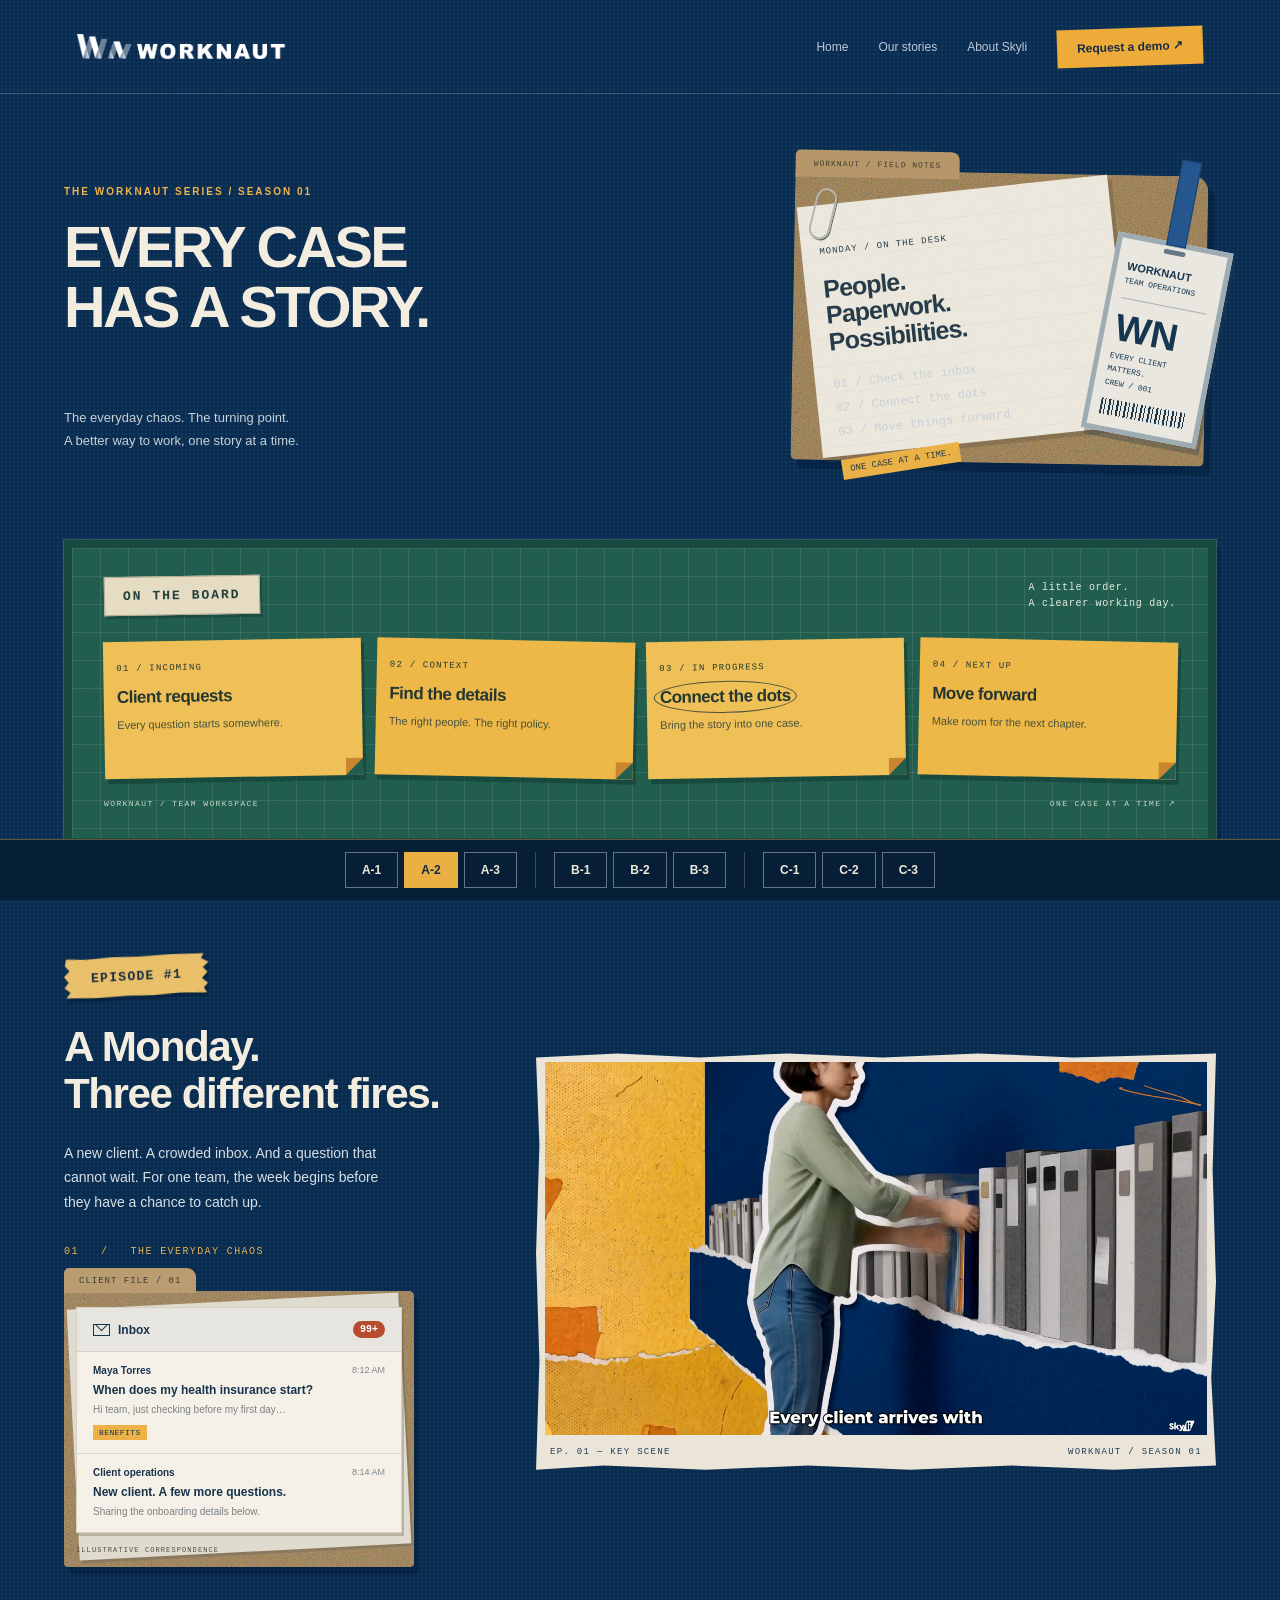
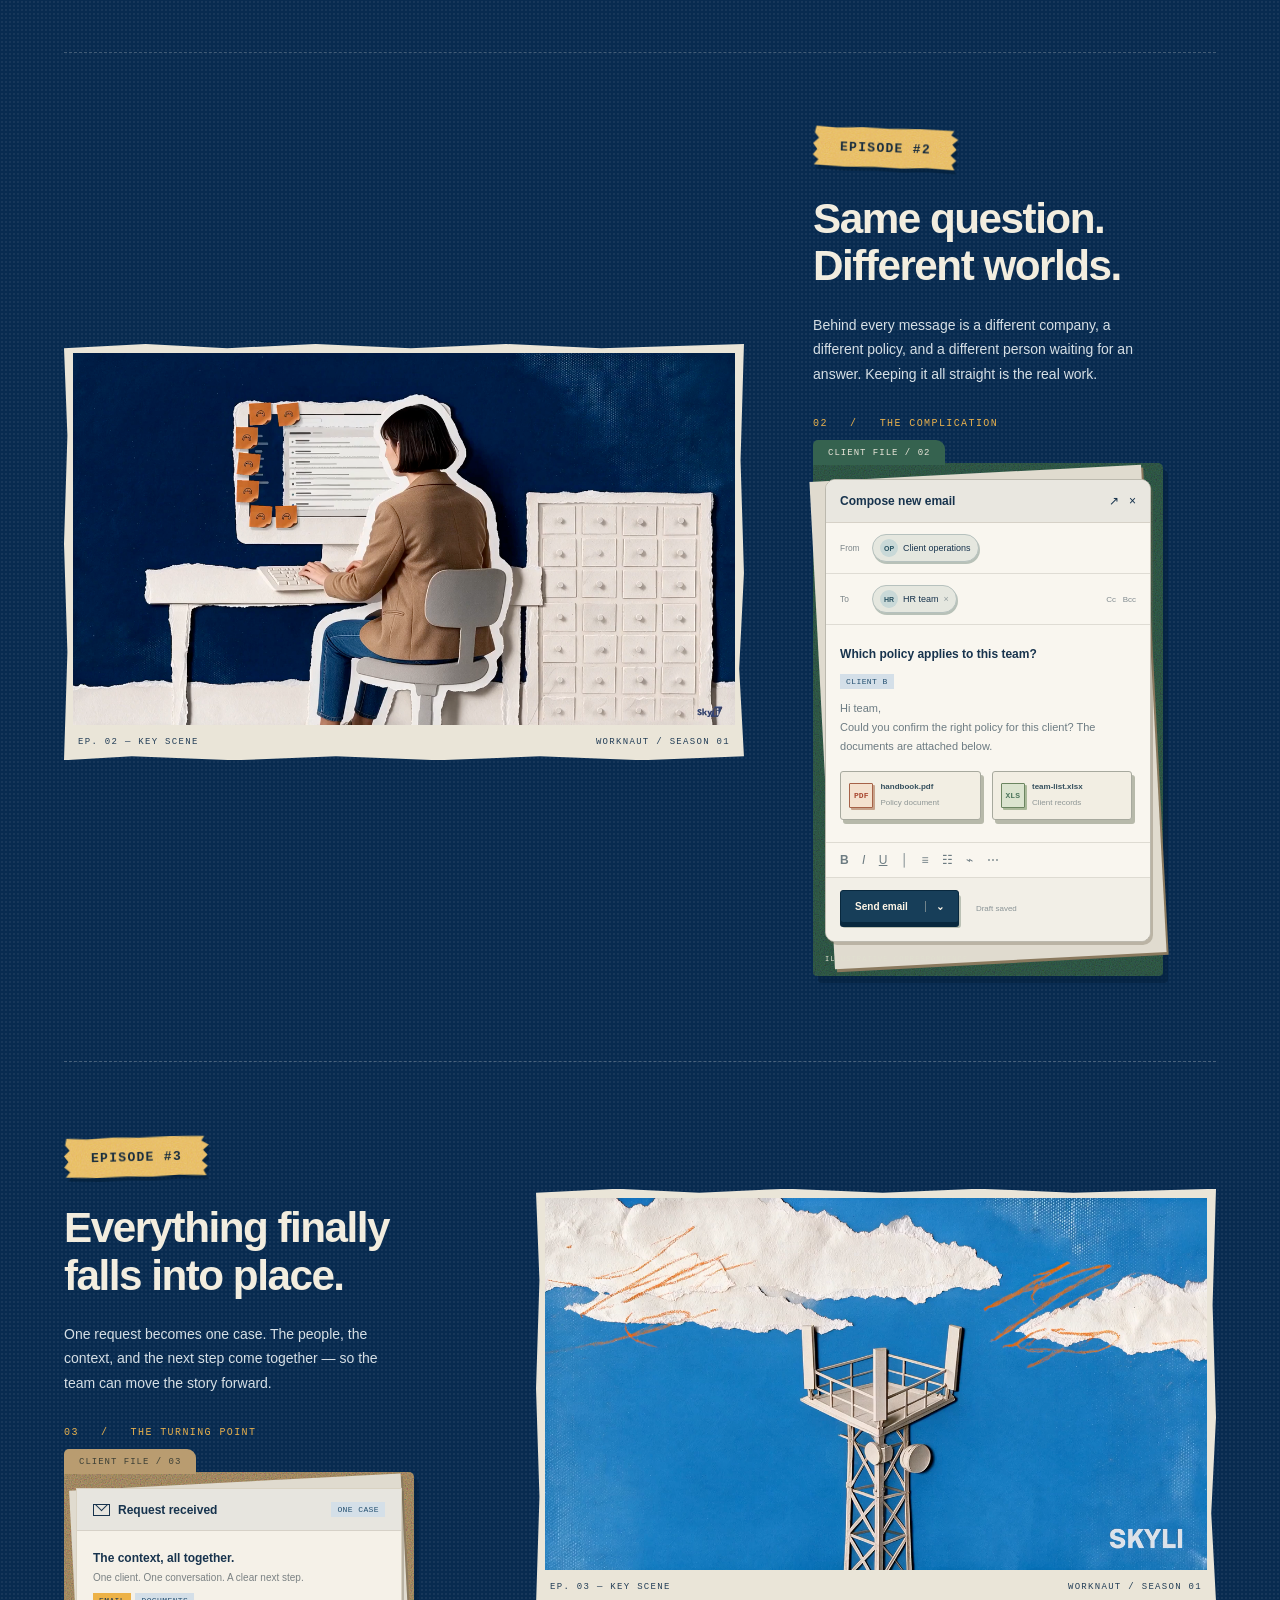
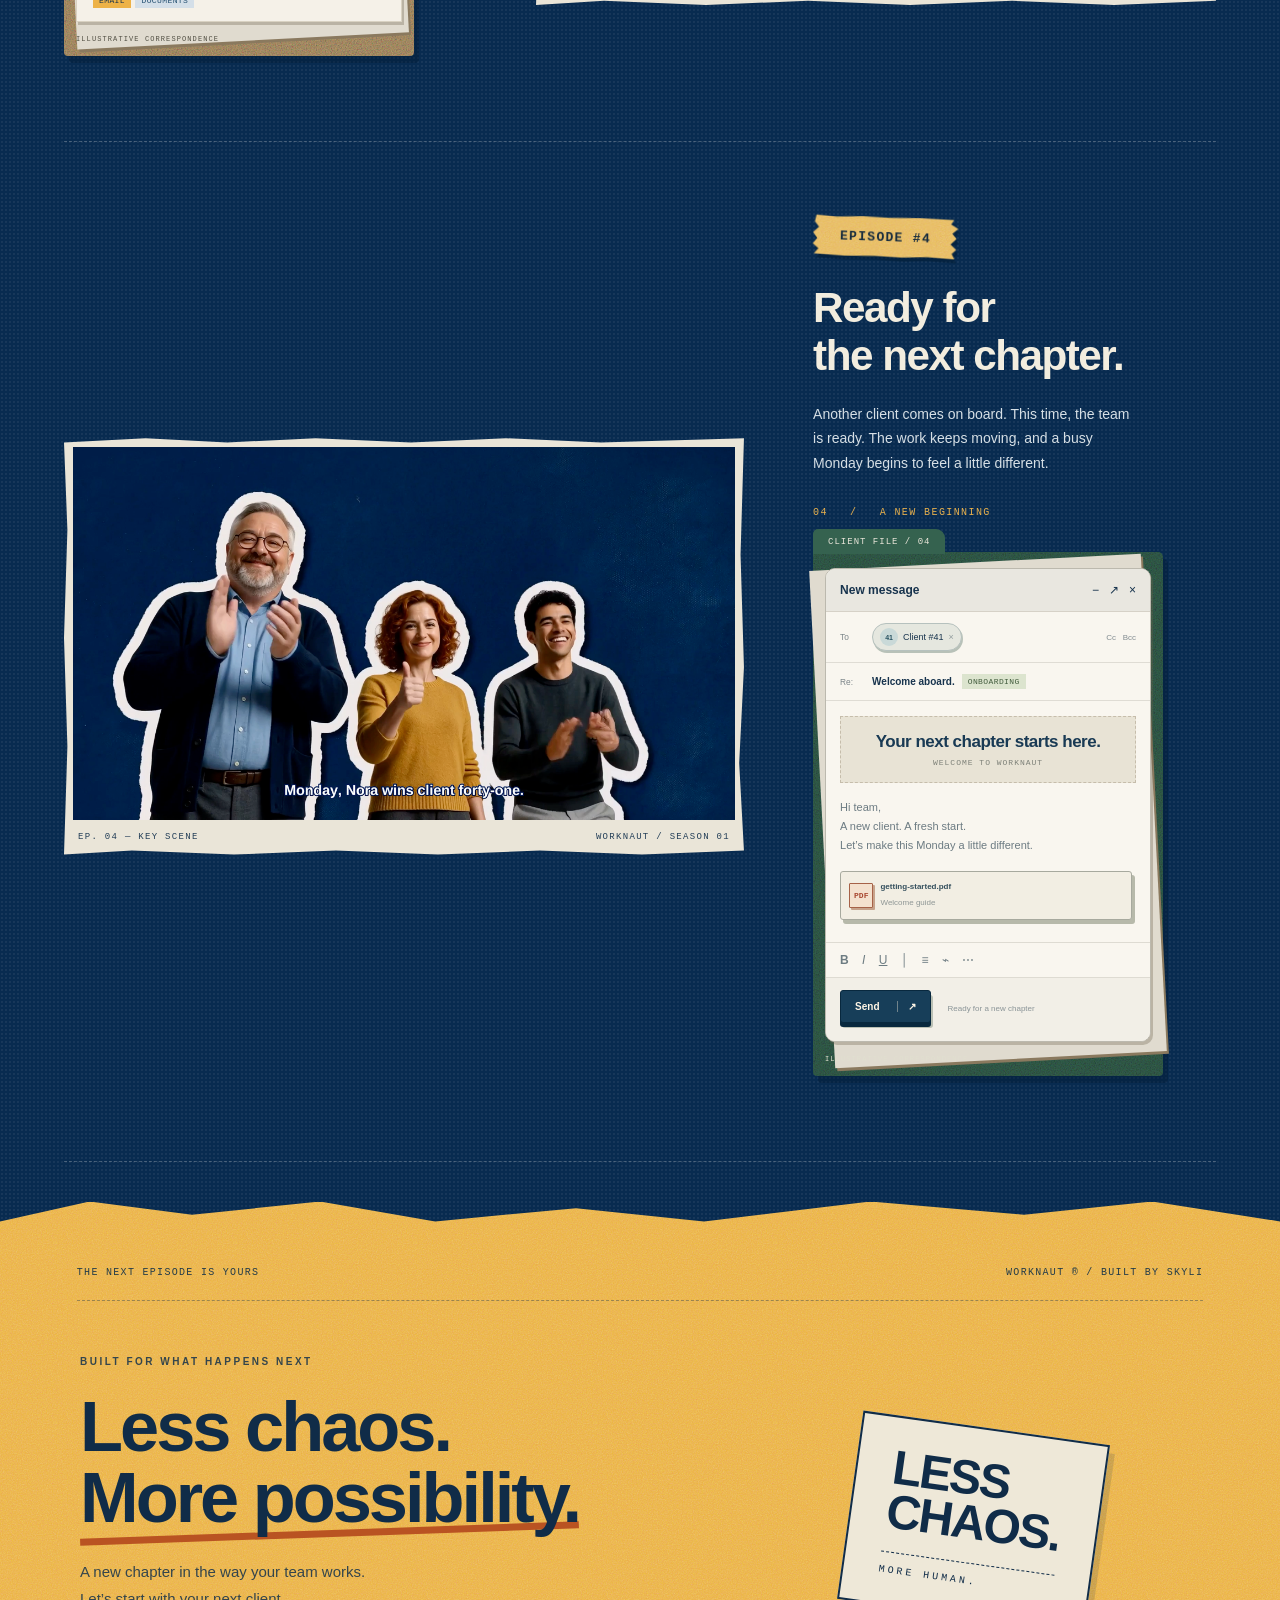
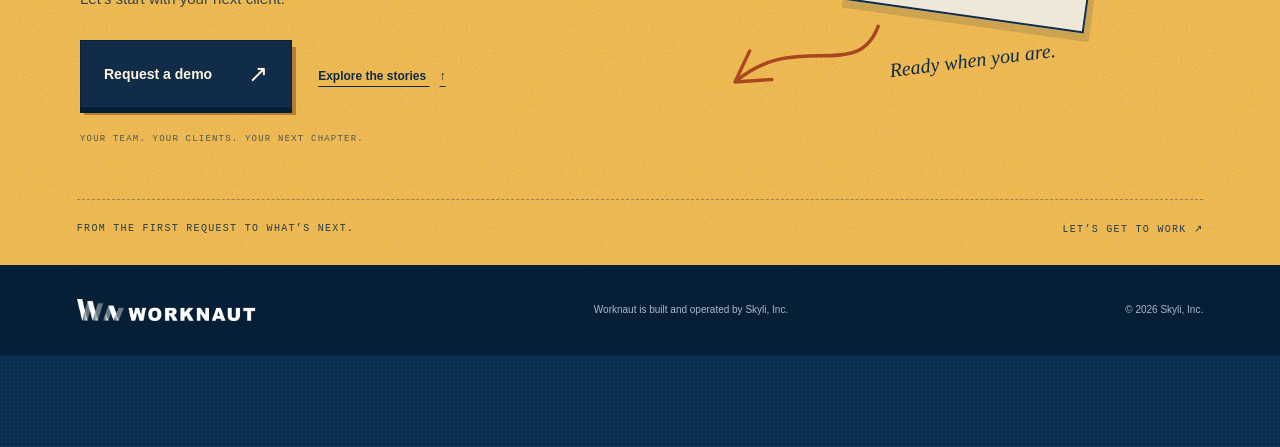
==== concept-2.html @ 37d8f05f "Website update" ====
<!doctype html>
<html lang="en">
<head><meta charset="utf-8"><meta name="viewport" content="width=device-width,initial-scale=1"><title>Worknaut — A-2</title>
<style>
*{box-sizing:border-box}body{margin:0;background:#f6f7fa;color:#142943;font-family:Arial,Helvetica,sans-serif;-webkit-font-smoothing:antialiased}header{height:84px;background:#0b1727;color:white;display:flex;align-items:center;justify-content:space-between;padding:0 6vw}.brand{font-size:17px;font-weight:800;letter-spacing:1.6px}.brand b{font-family:Georgia,serif;font-size:30px;margin-right:9px}nav{display:flex;align-items:center;gap:30px;font-size:12px;color:#b9c6d7}nav span:last-child{border:1px solid #526781;border-radius:30px;padding:12px 20px;color:white}.intro{max-width:1320px;margin:auto;padding:74px 5vw 38px;display:flex;justify-content:space-between;align-items:end}.eyebrow,.episode-label{font-size:10px;font-weight:700;letter-spacing:2.5px;text-transform:uppercase;color:#4478ba}.intro h1{font-size:clamp(30px,4vw,54px);letter-spacing:-2px;font-weight:500;margin:17px 0 0}.intro p{font-size:13px;color:#758294;line-height:1.7;max-width:245px;margin:0}.episodes{max-width:1320px;margin:auto;padding:0 5vw}.episode{display:grid;grid-template-columns:0.8fr 1.35fr;gap:7%;align-items:center;padding:65px 0 80px;border-bottom:1px solid #dce2e9}.episode:nth-child(even){grid-template-columns:1.35fr .8fr}.episode:nth-child(even) .copy{order:2}.episode:nth-child(even) figure{order:1}.episode-label{display:flex;align-items:center;gap:14px}.episode-label:before{content:'';width:25px;height:1px;background:#4478ba}h2{font-size:clamp(30px,3.3vw,46px);font-weight:500;line-height:1.12;letter-spacing:-1.7px;margin:23px 0}.copy p{font-size:14px;line-height:1.85;color:#738093;max-width:330px}.meta{font-size:10px;letter-spacing:1.4px;color:#98a3b0;margin-top:32px}figure{margin:0}.still{aspect-ratio:16/9;border-radius:10px;background:radial-gradient(ellipse at 75% 20%,#284971 0,transparent 62%),linear-gradient(130deg,#13263c,#08131f);position:relative;overflow:hidden;display:flex;align-items:center;justify-content:center;color:#879bb3;border:1px solid #32455b}.episode:nth-child(2) .still{background:radial-gradient(ellipse at 25% 40%,#46535d,transparent 70%),#162333}.episode:nth-child(3) .still{background:radial-gradient(ellipse at 80% 20%,#36586d,transparent 70%),#122435}.episode:nth-child(4) .still{background:radial-gradient(ellipse at 30% 30%,#42576b,transparent 70%),#0b1b2c}.frame-label{position:absolute;top:20px;left:22px;font-size:9px;letter-spacing:2px}.frame-number{position:absolute;bottom:-18px;right:16px;font-size:155px;font-weight:700;letter-spacing:-12px;color:#ffffff05}.placeholder{text-align:center;font-size:11px;letter-spacing:1px}.placeholder i{display:block;width:36px;height:26px;border:1px solid #718398;margin:0 auto 13px;border-radius:3px;position:relative}.placeholder i:after{content:'';position:absolute;inset:7px;border:1px solid #718398}.placeholder small{display:block;font-size:9px;margin-top:9px;color:#627990;letter-spacing:2px}figcaption{display:flex;justify-content:space-between;margin-top:14px;font-size:9px;letter-spacing:1.3px;color:#8e9aa8}.ending{text-align:center;padding:88px 24px 92px}.ending h2{font-size:32px}.ending p{font-size:13px;color:#798696}footer{background:#0b1727;color:#aab8ca;padding:34px 6vw;display:flex;justify-content:space-between;align-items:center}footer small{font-size:10px}@media(min-width:1500px){.episode{padding-top:85px;padding-bottom:100px}}@media(max-width:700px){header{height:70px}nav span:not(:last-child){display:none}.intro{display:block;padding-top:45px}.intro p{margin-top:22px;max-width:100%}.episode,.episode:nth-child(even){grid-template-columns:1fr;gap:25px;padding:40px 0}.episode:nth-child(even) .copy,.episode:nth-child(even) figure{order:initial}.copy p{max-width:100%}h2{margin:18px 0}.meta{margin-top:20px}footer{gap:25px;align-items:start;flex-direction:column}}

/* Paper collage art direction, matched to the supplied films. */
body{background:#082b50;color:#f2eddf;background-image:radial-gradient(#ffffff10 .7px,transparent .8px);background-size:4px 4px}body:before{content:'';position:fixed;inset:0;pointer-events:none;z-index:10;opacity:.12;background:url("assets/grain.svg");mix-blend-mode:soft-light}header{background:transparent;border-bottom:1px solid #ffffff30;height:94px}nav span:last-child{background:#edaa37;border:0;border-radius:0;color:#142b42;font-weight:bold;transform:rotate(-2deg)}.intro{padding-top:65px;padding-bottom:30px}.intro h1{font-weight:900;text-transform:uppercase;font-size:clamp(34px,4.7vw,66px);max-width:750px;line-height:.96;letter-spacing:-3px}.intro p{color:#c7d0d6}.eyebrow{color:#eeb247}.episode{border-bottom:1px dashed #d8dfdd45;padding-top:75px;padding-bottom:85px;gap:6%}.episode-label{display:inline-flex;background:#edac3d;color:#092b4e;font-family:monospace;padding:10px 14px;font-size:12px;letter-spacing:1px;transform:rotate(-3deg)}.episode-label:before{display:none}h2{font-weight:900;letter-spacing:-1.5px}.copy p{color:#c8d3dc}.meta{color:#e7b04d;font-family:monospace}.episode figure{transform:rotate(1.2deg);position:relative;background:#eae5d8;padding:9px 9px 13px;box-shadow:8px 12px 0 #001b3680;clip-path:polygon(0 1%,12% 0,24% 1%,37% 0,51% 1%,65% 0,79% 1%,100% 0,99.5% 28%,100% 55%,99.3% 78%,100% 99%,85% 100%,70% 99%,55% 100%,40% 99%,25% 100%,10% 99%,0 100%,.5% 74%,0 48%,.5% 22%)}.episode:nth-child(even) figure{transform:rotate(-1.2deg)}.still{border:0;border-radius:0;display:block;background:#082b50!important;overflow:hidden}.still img{display:block;width:100%;height:100%;object-fit:contain;aspect-ratio:16/9}figcaption{color:#233e57;font-family:monospace;font-size:9px;padding:0 5px;margin-top:12px}.ending{background:#eab044;color:#102c48;clip-path:polygon(0 3%,7% 0,15% 2%,25% 0,34% 3%,45% 1%,55% 3%,68% 0,80% 2%,90% 0,100% 3%,100% 100%,0 100%);margin-top:40px}.ending .eyebrow,.ending p{color:#34454c}.ending h2{font-size:clamp(32px,4vw,54px);font-weight:900}footer{background:#071f36}@media(max-width:700px){.intro h1{letter-spacing:-1.5px}.episode{padding:45px 0}.episode figure{margin:0 3px}.intro{padding-top:40px}header{height:75px}}
</style><style>
body{padding-bottom:86px}.concept-switcher{position:fixed;bottom:0;left:0;right:0;z-index:20;display:flex;justify-content:center;align-items:center;gap:10px;padding:16px 20px;background:#071f36f5;border-top:1px solid #eab04466;backdrop-filter:blur(12px)}.concept-switcher .switch-label{font:10px monospace;letter-spacing:2px;color:#b7c6d4;margin-right:16px}.concept-switcher a{display:block;padding:12px 24px;border:1px solid #63758a;color:#efe9db;text-decoration:none;font-size:13px;font-weight:700;transition:background .15s,color .15s}.concept-switcher a:hover{background:#284763}.concept-switcher a[aria-current="page"]{background:#eab044;color:#102c48;border-color:#eab044}.concept-switcher a:focus-visible{outline:3px solid white;outline-offset:4px}.pending{min-height:calc(100vh - 280px);display:flex;flex-direction:column;align-items:center;justify-content:center;padding:65px 24px;text-align:center}.pending h1{font-size:clamp(40px,7vw,80px);margin:20px 0;letter-spacing:-2px}.pending p{color:#c8d3dc;line-height:1.8}.pending>a{color:#edac3d;margin-top:20px}@media(max-width:550px){.concept-switcher{gap:8px;padding:14px 12px}.concept-switcher .switch-label{display:none}.concept-switcher a{padding:12px 20px}}
</style><style>
/* Keep the entire footer above the fixed concept navigation. */
html{scroll-padding-bottom:140px}
body{padding-bottom:calc(130px + env(safe-area-inset-bottom, 0px))}
.concept-switcher{padding-bottom:calc(16px + env(safe-area-inset-bottom, 0px))}
@media(max-width:550px){.concept-switcher{padding-bottom:calc(14px + env(safe-area-inset-bottom, 0px))}}
</style><style>
/* In-flow sticky navigation reserves its own height, including wrapped content. */
body{padding-bottom:0}
.concept-switcher{position:sticky;bottom:0;left:auto;right:auto;width:100%;margin-top:32px}
footer{position:relative;flex-shrink:0}
</style><style>
.ending{padding:65px max(6vw,24px) 30px;text-align:left;background-color:#eab044;background-image:url('assets/grain.svg');background-blend-mode:soft-light;position:relative}.cta-topline,.cta-bottomline{display:flex;justify-content:space-between;gap:20px;font:10px monospace;letter-spacing:1.3px;color:#243c49}.cta-topline{padding-bottom:22px;border-bottom:1px dashed #102c4860}.cta-layout{max-width:1120px;margin:55px auto;display:grid;grid-template-columns:1.4fr 1fr;gap:30px;align-items:center}.ending h2{font-size:clamp(44px,5.5vw,76px);line-height:1.02;letter-spacing:-3px;margin:24px 0}.ending h2>span{position:relative;z-index:0}.ending h2>span:after{content:'';position:absolute;bottom:0;left:0;width:100%;height:7px;background:#b95322;transform:rotate(-2deg);z-index:-1}.ending .cta-copy p{font-size:15px;line-height:1.8}.cta-actions{display:flex;align-items:center;gap:26px;flex-wrap:wrap;margin-top:30px}.cta-primary{border:1px solid #102c48;background:#102c48;color:#fff5df;padding:19px 23px;font:700 14px Arial;box-shadow:4px 4px 0 #f5e5bf;display:flex;gap:36px;align-items:center}.cta-primary span{font-size:24px;font-weight:400}.cta-secondary{font-size:12px;color:#102c48;text-underline-offset:6px;font-weight:bold}.cta-secondary span{margin-left:10px}.cta-secondary:focus-visible{outline:2px solid #102c48;outline-offset:6px}.cta-note{font:9px monospace;letter-spacing:1.2px;margin-top:24px;opacity:.7}.cta-art{position:relative;min-height:280px;display:flex;align-items:center;justify-content:center;flex-direction:column}.cta-stamp{background:#eee8d8;padding:28px 35px;color:#102c48;font-size:48px;font-weight:900;line-height:.92;letter-spacing:-2px;transform:rotate(8deg);box-shadow:6px 8px 0 #102c4825;border:2px solid #102c48}.cta-stamp span{display:block;font:10px monospace;letter-spacing:3px;margin-top:18px;border-top:1px dashed;padding-top:12px}.cta-arrow{position:absolute;left:-35px;bottom:-12px;width:180px;color:#a94721}.cta-scribble{font:italic 20px Georgia;transform:rotate(-7deg);margin-top:32px}.cta-bottomline{border-top:1px dashed #102c4860;padding-top:23px}@media(max-width:700px){.cta-layout{grid-template-columns:1fr;margin:35px 0}.cta-art{display:none}.ending h2{letter-spacing:-2px}.cta-topline,.cta-bottomline{font-size:8px;line-height:1.6}.cta-topline span:last-child{max-width:110px;text-align:right}.cta-actions{gap:22px}.ending{padding-top:50px}}
</style><style>
.mail-prop{margin-top:25px;background:#f5f1e8;color:#17334d;border:1px solid #d9d2c2;box-shadow:5px 6px 0 #001c3670;text-align:left;max-width:340px;transform:rotate(-1deg);font-family:Arial,sans-serif}.mail-bar{display:flex;align-items:center;justify-content:space-between;padding:13px 16px;border-bottom:1px solid #d6d1c7;background:#e7e5df;font-size:12px}.mail-bar strong{display:flex;align-items:center;gap:8px}.mail-icon{width:17px;height:12px;border:1.5px solid currentColor;display:inline-block;position:relative;overflow:hidden}.mail-icon:after{content:'';position:absolute;width:10px;height:10px;border-bottom:1px solid;border-right:1px solid;transform:rotate(45deg);top:-7px;left:2px}.mail-count{background:#b64b2e;color:white;border-radius:20px;padding:3px 7px;font:bold 10px monospace}.mail-row{padding:13px 16px;border-bottom:1px solid #ded9cd}.mail-row:last-child{border-bottom:0}.mail-sender{display:flex;justify-content:space-between;gap:10px;font-size:10px;font-weight:700}.mail-sender time{color:#7c858a;font-weight:400;font-size:9px}.mail-subject{font-size:12px;font-weight:700;margin:7px 0 5px}.mail-preview{font-size:10px;color:#7a8183;line-height:1.5}.mail-tag{display:inline-block;background:#edb247;padding:3px 6px;font:8px monospace;letter-spacing:.4px;margin-top:8px}.mail-tag.blue{background:#d4dfe8;color:#234f70}.mail-tag.green{background:#dce4ce;color:#425c3d}.mail-detail{transform:rotate(1deg)}.mail-detail .mail-row{padding:15px 16px}.mail-attachment{display:flex;gap:8px;align-items:center;border:1px dashed #b9b4a8;padding:9px;margin-top:12px;font-size:9px}.mail-prop-label{font:8px monospace;letter-spacing:1.1px;color:#8998a7;margin-top:10px}.mail-window-dots{letter-spacing:3px;color:#929894;font-size:10px}.mail-reply{border-top:1px solid #ddd6c9;padding:10px 16px;font-size:9px;color:#586a79}@media(max-width:700px){.mail-prop{max-width:100%;transform:none}}
</style><style>
/* Episode labels: torn masking tape on the navy paper. */
.episode-label{position:relative;isolation:isolate;display:inline-flex;overflow:visible;background:transparent;color:#172c3e;padding:13px 27px 12px;font-family:'Courier New',monospace;font-size:13px;font-weight:700;letter-spacing:1.3px;transform:rotate(-3deg);border:0;box-shadow:none}
.episode-label:before{content:'';display:block;position:absolute;inset:0;z-index:-1;width:auto;height:auto;background-color:#e6b85c;background-image:linear-gradient(90deg,#f4d88b55,transparent 12%,#ffe6a326 48%,transparent 85%,#f4d88b55),url('assets/grain.svg');background-blend-mode:normal,soft-light;opacity:.94;clip-path:polygon(2% 0,16% 3%,34% 0,52% 2%,74% 0,97% 2%,95% 13%,100% 24%,96% 36%,99% 49%,95% 63%,99% 76%,96% 87%,98% 100%,79% 97%,61% 100%,43% 98%,22% 100%,1% 97%,4% 84%,0 72%,3% 58%,0 44%,4% 30%,1% 17%);box-shadow:inset 0 1px 0 #fff3c966,inset 0 -2px 3px #80581333}
.episode-label:after{content:'';position:absolute;inset:5px 13px;pointer-events:none;border-top:1px solid #fff1bf30;border-bottom:1px solid #8d67221c;transform:rotate(.7deg)}
.episode:nth-child(even) .episode-label{transform:rotate(2deg)}
.episode:nth-child(3) .episode-label{transform:rotate(-1.5deg)}
</style><style>
/* Raised tape: cast shadow stays outside the torn silhouette. */
.episode-label{filter:drop-shadow(0 2px 1px #00132680) drop-shadow(3px 7px 4px #00132666);margin-bottom:4px}
.episode-label:before{opacity:1;background-color:#edc16e;box-shadow:inset 0 2px 1px #fff3ceaa,inset 0 -2px 2px #99692370;background-image:linear-gradient(175deg,#fff3c94d 0%,transparent 38%,#8f61151c 75%,#ffedb836 100%),url('assets/grain.svg')}
.episode-label:after{inset:3px 12px;border-top:1px solid #fff5d58c;border-bottom:1px solid #9c6f3240;transform:rotate(.7deg)}
</style><style>
.mail-compose{border-radius:10px;overflow:hidden;background:#f9f6ef;box-shadow:0 1px 0 #ffffffcc inset,3px 5px 0 #001c3640,7px 14px 24px #00162b55}.mail-compose .mail-bar{background:#e9e7e0;padding:14px}.compose-address{display:flex;align-items:center;flex-wrap:wrap;gap:7px;padding:11px 14px;border-bottom:1px solid #dfdcd4;font-size:10px}.compose-address>small{color:#7c8589;width:25px}.recipient-chip{display:inline-flex;align-items:center;gap:5px;border-radius:20px;background:#e7e9e5;padding:4px 7px;font-size:9px}.recipient-chip i{display:grid;place-items:center;width:18px;height:18px;border-radius:50%;background:#c9d9d8;font:bold 7px Arial;font-style:normal;color:#285261}.recipient-chip em{font-style:normal;color:#929c9e}.compose-cc{margin-left:auto;font-size:8px;color:#828c90}.compose-body{padding:15px 14px}.compose-body p{font-size:11px!important;line-height:1.7!important;color:#6c7b82!important;margin:10px 0!important}.compose-files{display:flex;gap:6px;flex-wrap:wrap;margin-top:15px}.compose-file{display:flex;align-items:center;gap:7px;background:#eaeae4;border:1px solid #deded5;border-radius:5px;padding:8px;flex:1;min-width:112px}.compose-file>span{font:bold 8px monospace;color:#a94831;border:1px solid #b8654d;padding:5px 3px;background:#fff9ee}.compose-file:nth-child(2)>span{color:#4c765c;border-color:#6e9078}.compose-file strong{display:block;font-size:8px;color:#344f5d}.compose-file small{font-size:8px;color:#8e9695}.compose-tools{padding:10px 14px;border-top:1px solid #dedbd2;color:#6d7c82;font-size:12px;word-spacing:10px}.compose-bottom{display:flex;align-items:center;gap:12px;padding:11px 14px;border-top:1px solid #dedbd2;background:#f2efe7}.compose-send{display:inline-flex;gap:17px;background:#123d61;color:#fff6e6;padding:9px 13px;border-radius:4px;font-size:10px;font-weight:bold;box-shadow:0 2px 2px #00224425}.compose-bottom small{font-size:8px;color:#8a9497}.compose-welcome{background:#e8e3d5;border:1px dashed #c6bdab;text-align:center;padding:15px 8px;margin-bottom:15px}.compose-welcome b{display:block;font-size:17px;color:#193a54;letter-spacing:-.5px}.compose-welcome span{display:block;font:8px monospace;letter-spacing:1px;margin-top:6px;color:#7d8078}
</style><style>
/* Matte layers: physical offsets rather than gloss or reflected highlights. */
.episode-label{filter:drop-shadow(2px 4px 0 #001a3080)}
.episode-label:before{background-color:#e6b85c;background-image:url('assets/grain.svg');background-blend-mode:soft-light;box-shadow:none}
.episode-label:after{display:none}
.mail-compose{box-shadow:5px 7px 0 #001b3680;border:1px solid #bcb9ae}
.recipient-chip{background:#e5e7df;border:1px solid #b6c1be;box-shadow:1px 2px 0 #b8c1b8}
.compose-files{gap:11px;margin-top:18px;padding:0 4px 5px 0}
.compose-file{position:relative;background:#f2eee3;border:1px solid #a7a99e;border-radius:3px;box-shadow:3px 4px 0 #b7b9aa;padding:10px 8px;transform:translateY(-2px)}
.compose-file>span{background:#f4e1ce;border:1px solid #a66248;border-radius:1px;box-shadow:2px 2px 0 #c7a38b;padding:7px 4px}
.compose-file:nth-child(2)>span{background:#dbe4cf;border-color:#6b8560;box-shadow:2px 2px 0 #aab99a}
.compose-bottom{gap:17px;padding-top:14px;padding-bottom:16px}
.compose-send{background:#173e59;border:1px solid #08283e;border-radius:3px;box-shadow:0 4px 0 #08283e,2px 5px 0 #bac0b4;padding:10px 14px;transform:translateY(-2px)}
.compose-send>span{padding-left:10px;border-left:1px solid #70838b}
.mail-attachment{background:#f1ecdf;border:1px solid #aeb0a3;box-shadow:3px 4px 0 #c3c2b3;transform:translateY(-2px)}
.cta-primary{background:#102c48;border:1px solid #082137;box-shadow:0 5px 0 #061e34,4px 7px 0 #b18033;transform:translateY(-2px)}
</style><style>
/* Tighter stacking: the video follows the story, before supporting email props. */
@media(min-width:701px) and (max-width:1050px){
.episode,.episode:nth-child(even){gap:4%;padding-top:42px;padding-bottom:46px;align-items:start}
.episode figure{margin-top:48px}
h2{font-size:32px}.copy p{font-size:13px;line-height:1.65}
}
@media(max-width:700px){
.episode,.episode:nth-child(even){display:flex;flex-direction:column;align-items:stretch;gap:0;padding:28px 0 32px}
.episode .copy{display:contents}
.episode .episode-label{order:0;align-self:flex-start;margin:0 0 12px}
.episode .copy h2{order:1;font-size:30px;line-height:1.1;margin:0 0 10px}
.episode .copy>p{order:2;font-size:13px;line-height:1.6;margin:0 0 14px;max-width:none}
.episode .copy>.meta{order:3;margin:0 0 12px;font-size:9px}
.episode figure,.episode:nth-child(even) figure{order:4;margin:0 3px;transform:none}
.episode .still{aspect-ratio:16/9;height:auto}
.episode .still img{width:100%;height:auto;aspect-ratio:16/9;object-fit:contain}
.episode figcaption{margin-top:8px;font-size:8px}
.episode .mail-prop{order:5;width:100%;max-width:none;margin-top:18px;transform:none}
.episode .mail-prop-label{order:6;margin-top:8px;font-size:7px}
.mail-row,.mail-detail .mail-row{padding:10px 12px}
.compose-body{padding:10px 12px}.compose-body p{margin:7px 0!important}
.compose-address{padding:8px 12px}.compose-tools{padding:7px 12px}
.compose-bottom{padding:10px 12px 13px}.compose-files{margin-top:10px}
.compose-welcome{padding:10px 8px;margin-bottom:10px}
.intro{padding-bottom:16px}.ending{margin-top:20px}
}
</style><style>
.brand{display:flex;align-items:center;flex-shrink:0}
.brand-logo{display:block;width:210px;max-width:100%;height:auto;object-fit:contain}
footer .brand-logo{width:180px}
@media(max-width:550px){header .brand-logo{width:155px}header{gap:16px}header nav{gap:0}header nav span:last-child{font-size:10px;padding:10px 12px}footer .brand-logo{width:170px}}
</style><style>
/* Hero uses explicit columns and intentional title lines. */
.intro{display:grid;grid-template-columns:minmax(0,1fr) 245px;align-items:end;gap:32px;width:100%;padding-top:64px;padding-bottom:36px}
.intro>div{min-width:0}
.intro h1{font-size:clamp(36px,4.5vw,64px);line-height:1.04;letter-spacing:-.045em;max-width:none;margin:18px 0 0;overflow-wrap:normal;word-break:normal}
.intro h1>span{display:block;white-space:nowrap}
.intro .eyebrow{line-height:1.6;letter-spacing:2px}
.intro>p{width:auto;max-width:245px;margin:0;line-height:1.75;font-size:13px}
@media(max-width:1000px){.intro{grid-template-columns:minmax(0,1fr);gap:22px;padding-top:48px;padding-bottom:24px}.intro h1{font-size:clamp(36px,7.2vw,64px)}.intro>p{max-width:440px;margin:0}}
@media(max-width:550px){.intro{padding-top:34px;padding-bottom:20px;gap:18px}.intro h1{font-size:clamp(28px,8.3vw,44px);letter-spacing:-.04em;line-height:1.08;margin-top:14px}.intro .eyebrow{font-size:9px;letter-spacing:1.3px}.intro>p{font-size:12px;line-height:1.7}.intro>p br{display:none}}
</style><style>
.office-intro{position:relative;grid-template-columns:minmax(0,1.2fr) minmax(260px,.8fr);align-items:center;row-gap:18px}.office-intro>p{grid-column:1;grid-row:2}.desk-collage{grid-column:2;grid-row:1 / 3;min-height:290px;position:relative;margin:15px 10px 15px 25px;background:#b59667;background-image:url('assets/grain.svg');background-blend-mode:multiply;border-radius:4px 15px 5px 5px;box-shadow:7px 9px 0 #001b3680;transform:rotate(2deg)}.desk-collage:before{content:'WORKNAUT / FIELD NOTES';position:absolute;top:-20px;left:0;background:#b59667;padding:9px 18px;border-radius:5px 8px 0 0;font:8px monospace;color:#3f3b2c;letter-spacing:1px}.desk-note{position:absolute;inset:18px 85px 20px 16px;background:#ebe7dc;background-image:repeating-linear-gradient(transparent 0,transparent 26px,#a4a8a530 27px);padding:35px 18px 20px;color:#253a48;transform:rotate(-7deg);box-shadow:4px 5px 0 #493e3540}.desk-note:before{content:'';position:absolute;left:15px;top:-17px;width:17px;height:48px;border:2px solid #b1b5af;border-radius:12px;transform:rotate(20deg);box-shadow:1px 1px 0 #535e5c}.desk-note small{font:9px monospace;letter-spacing:1px}.desk-note h3{font-size:25px;line-height:1.05;letter-spacing:-1px;margin:18px 0}.desk-note p{font:12px/2 'Courier New',monospace;margin:0}.desk-note .note-tape{background:#eab044;padding:5px 8px;display:inline-block;font:9px monospace;transform:rotate(-3deg);margin-top:13px}.staff-pass{position:absolute;right:-10px;top:65px;width:117px;min-height:168px;padding:17px 10px 12px;background:#e9e7df;border:5px solid #9cabb2;transform:rotate(10deg);box-shadow:4px 6px 0 #24364655;color:#15344e}.staff-pass:before{content:'';position:absolute;width:18px;height:85px;background:#24558e;top:-88px;left:44px;border:1px solid #183e69}.staff-pass:after{content:'';position:absolute;top:3px;left:43px;width:22px;height:5px;border-radius:6px;background:#657783}.staff-pass strong{font-size:11px}.staff-pass small{display:block;font:8px monospace;line-height:1.7}.pass-monogram{font-size:38px;font-weight:900;border-top:1px solid #a9b1af;margin-top:10px;padding-top:8px}.pass-barcode{height:16px;margin-top:10px;background:repeating-linear-gradient(90deg,#1b3549 0 2px,transparent 2px 4px,#1b3549 4px 5px,transparent 5px 8px)}
.office-file{position:relative;background:#b99c70;background-image:url('assets/grain.svg');background-blend-mode:multiply;padding:16px 12px 13px;margin-top:42px;box-shadow:5px 7px 0 #001a3266;border-radius:0 5px 4px 4px;max-width:350px;isolation:isolate}.office-file:before{content:attr(data-file);position:absolute;top:-23px;left:0;background:#b99c70;border-radius:5px 9px 0 0;padding:8px 15px 7px;font:9px monospace;letter-spacing:1px;color:#3d4036}.office-file:after{content:'';position:absolute;inset:10px 9px 15px;background:#e0dbcf;transform:rotate(-3deg);z-index:-1;box-shadow:2px 3px 0 #8a795e}.office-file .mail-prop{margin-top:0;max-width:none;transform:rotate(1deg);box-shadow:2px 3px 0 #6c654f55}.office-file .mail-prop-label{color:#514f43;font-size:7px;margin-top:13px}.episode:nth-child(even) .office-file{background-color:#35624f}.episode:nth-child(even) .office-file:before{background:#35624f;color:#e9e5d9}.episode:nth-child(even) .office-file .mail-prop-label{color:#e0dfcf}
@media(max-width:1000px){.office-intro{grid-template-columns:minmax(0,1.2fr) minmax(240px,.8fr)}.office-intro h1{font-size:clamp(32px,5vw,55px)}.desk-collage{margin-left:5px}.desk-note{right:65px;padding-left:13px}.desk-note h3{font-size:22px}}
@media(max-width:700px){.office-intro{grid-template-columns:1fr}.office-intro h1{font-size:clamp(28px,8.3vw,48px)}.office-intro>p{grid-row:auto}.desk-collage{grid-column:1;grid-row:auto;min-height:240px;margin:26px 15px 16px 7px;max-width:390px;width:calc(100% - 25px)}.desk-note{right:95px}.desk-note h3{font-size:24px}.staff-pass{top:40px}.staff-pass:before{height:55px;top:-58px}.episode .office-file{order:5;max-width:none;width:calc(100% - 5px);margin-top:40px}.episode .office-file .mail-prop{margin-top:0}.office-file .mail-prop-label{margin-top:13px}}
</style><style>
/* Office objects live in a dedicated board; editorial content stays uncluttered. */
.workboard{max-width:1188px;margin:26px auto 35px;padding:28px 32px 30px;background-color:#205c4d;background-image:linear-gradient(#d7ead21c 1px,transparent 1px),linear-gradient(90deg,#d7ead21c 1px,transparent 1px);background-size:28px 28px;border:8px solid #17483d;outline:1px solid #769c7f66;box-shadow:5px 7px 0 #001d3466;position:relative}.workboard-heading{display:flex;justify-content:space-between;align-items:center;gap:20px;margin-bottom:25px}.workboard-heading h2{background:#e5dcc2;color:#203d38;font:700 13px 'Courier New',monospace;letter-spacing:2px;margin:0;padding:11px 18px;border:1px solid #adab8f;box-shadow:2px 3px 0 #112f3366;transform:rotate(-1deg)}.workboard-heading p{font:10px/1.6 monospace;letter-spacing:.7px;color:#e2eadf;margin:0}.workboard-notes{display:grid;grid-template-columns:repeat(4,minmax(0,1fr));gap:22px}.task-note{position:relative;padding:17px 18px 24px;background:#efbf55;color:#22352f;box-shadow:3px 5px 0 #0c342d80;min-height:137px;transform:rotate(-1deg)}.task-note:nth-child(even){transform:rotate(1.2deg);background:#edb746}.task-note:after{content:'';position:absolute;bottom:0;right:0;border-top:17px solid #ca842d;border-right:17px solid #205c4d}.task-note small{font:9px monospace;letter-spacing:1.2px}.task-note h3{font-size:19px;line-height:1.2;letter-spacing:-.5px;margin:13px 0 9px}.task-note p{font-size:11px;line-height:1.5;margin:0;color:#45503b}.task-note:nth-child(3) h3{outline:1px solid #4d5038;outline-offset:5px;border-radius:50%;width:max-content;max-width:100%}.board-caption{display:flex;justify-content:space-between;margin-top:22px;font:8px monospace;letter-spacing:1.4px;color:#c7d9c8}.episode .copy>p{color:#d6dfe5;line-height:1.75}.episode figure{transform:none!important}.episode .copy h2{max-width:430px}.office-file{margin-top:34px}.office-file .mail-prop{transform:none}.desk-collage{transform:rotate(1deg)}
@media(min-width:701px) and (max-width:1300px){.workboard{margin-left:5vw;margin-right:5vw}.workboard-notes{gap:14px}.task-note{padding:15px 13px 22px}.task-note h3{font-size:17px}}
@media(max-width:700px){.workboard{margin:20px 5vw 12px;padding:18px 16px 20px;border-width:5px}.workboard-heading{align-items:flex-start;gap:12px;margin-bottom:19px}.workboard-heading h2{font-size:10px;letter-spacing:1px;padding:10px 12px;white-space:nowrap}.workboard-heading p{font-size:8px;max-width:120px}.workboard-notes{grid-template-columns:repeat(2,minmax(0,1fr));gap:15px}.task-note{padding:13px 12px 20px;min-height:128px}.task-note h3{font-size:17px}.task-note p{font-size:10px}.task-note small{font-size:8px}.board-caption{font-size:7px;letter-spacing:.5px;gap:12px}.episode .office-file{margin-top:33px}}
</style><style>@media(max-width:550px){.concept-switcher{gap:7px;padding-left:10px;padding-right:10px}.concept-switcher a{padding:11px 15px;font-size:12px}}</style><style>.concept-switcher{display:flex;flex-wrap:wrap;justify-content:center;gap:18px;padding:12px 16px;padding-bottom:calc(12px + env(safe-area-inset-bottom,0px))}.concept-group{display:flex;gap:6px}.concept-group+.concept-group{border-left:1px solid #87918c66;padding-left:18px}.concept-switcher .concept-group a{padding:10px 16px;font-size:12px;white-space:nowrap}@media(max-width:600px){.concept-switcher{gap:8px;padding:10px 8px;padding-bottom:calc(10px + env(safe-area-inset-bottom,0px))}.concept-group{gap:4px}.concept-group+.concept-group{padding-left:8px}.concept-switcher .concept-group a{padding:9px 8px;font-size:10px}}@media(max-width:380px){.concept-switcher{gap:5px}.concept-group{gap:3px}.concept-group+.concept-group{padding-left:5px}.concept-switcher .concept-group a{padding:9px 5px}}</style></head><body>
<header><div class="brand"><img class="brand-logo" src="assets/worknaut-logo.png" alt="Worknaut" width="2000" height="237"></div><nav><span>Home</span><span>Our stories</span><span>About Skyli</span><span>Request a demo ↗</span></nav></header>
<section class="intro office-intro"><div><div class="eyebrow">The Worknaut series / Season 01</div><h1><span>Every case</span><span>has a story.</span></h1></div><p>The everyday chaos. The turning point.<br>A better way to work, one story at a time.</p></section>
<section class="workboard" aria-labelledby="workboard-title"><div class="workboard-heading"><h2 id="workboard-title">ON THE BOARD</h2><p>A little order.<br>A clearer working day.</p></div><div class="workboard-notes"><article class="task-note"><small>01 / INCOMING</small><h3>Client requests</h3><p>Every question starts somewhere.</p></article><article class="task-note"><small>02 / CONTEXT</small><h3>Find the details</h3><p>The right people. The right policy.</p></article><article class="task-note"><small>03 / IN PROGRESS</small><h3>Connect the dots</h3><p>Bring the story into one case.</p></article><article class="task-note"><small>04 / NEXT UP</small><h3>Move forward</h3><p>Make room for the next chapter.</p></article></div><div class="board-caption"><span>WORKNAUT / TEAM WORKSPACE</span><span>ONE CASE AT A TIME ↗</span></div></section>
<main class="episodes" id="episodes"></main>
<section class="ending" aria-labelledby="ending-title">
<div class="cta-topline"><span>THE NEXT EPISODE IS YOURS</span><span>WORKNAUT ® / BUILT BY SKYLI</span></div>
<div class="cta-layout"><div class="cta-copy"><div class="eyebrow">Built for what happens next</div><h2 id="ending-title">Less chaos.<br><span>More possibility.</span></h2><p>A new chapter in the way your team works.<br>Let’s start with your next client.</p><div class="cta-actions"><button type="button" class="cta-primary" aria-disabled="true" title="디자인 시안 — 데모 예약 링크 연결 예정">Request a demo <span aria-hidden="true">↗</span></button><a class="cta-secondary" href="#episodes">Explore the stories <span aria-hidden="true">↑</span></a></div><div class="cta-note">YOUR TEAM. YOUR CLIENTS. YOUR NEXT CHAPTER.</div></div><div class="cta-art" aria-hidden="true"><div class="cta-stamp">LESS<br>CHAOS.<span>MORE HUMAN.</span></div><svg class="cta-arrow" viewBox="0 0 210 100" fill="none"><path d="M195 12C170 79 100 15 28 77M28 77l43-3M28 77l17-36" stroke="currentColor" stroke-width="4" stroke-linecap="round" stroke-linejoin="round"/></svg><span class="cta-scribble">Ready when you are.</span></div></div>
<div class="cta-bottomline"><span>FROM THE FIRST REQUEST TO WHAT’S NEXT.</span><span>LET’S GET TO WORK ↗</span></div></section>
<footer><div class="brand"><img class="brand-logo" src="assets/worknaut-logo.png" alt="Worknaut" width="2000" height="237"></div><small>Worknaut is built and operated by Skyli, Inc.</small><small>© 2026 Skyli, Inc.</small></footer>
<script>
const episodes=[['A Monday.\nThree different fires.','A new client. A crowded inbox. And a question that cannot wait. For one team, the week begins before they have a chance to catch up.','THE EVERYDAY CHAOS'],['Same question.\nDifferent worlds.','Behind every message is a different company, a different policy, and a different person waiting for an answer. Keeping it all straight is the real work.','THE COMPLICATION'],['Everything finally\nfalls into place.','One request becomes one case. The people, the context, and the next step come together — so the team can move the story forward.','THE TURNING POINT'],['Ready for\nthe next chapter.','Another client comes on board. This time, the team is ready. The work keeps moving, and a busy Monday begins to feel a little different.','A NEW BEGINNING']];
document.getElementById('episodes').innerHTML=episodes.map((e,i)=>`<article class="episode"><div class="copy"><div class="episode-label">Episode #${i+1}</div><h2>${e[0].replace('\n','<br>')}</h2><p>${e[1]}</p><div class="meta">0${i+1} &nbsp; / &nbsp; ${e[2]}</div></div><figure><div class="still"><img src="assets/episode-0${i+1}.png" alt="Worknaut V0${i+1} 영상 장면"></div><figcaption><span>EP. 0${i+1} — KEY SCENE</span><span>WORKNAUT / SEASON 01</span></figcaption></figure></article>`).join('');

// Illustrative email props, not connected to an inbox.
const mailProps=[
'<div class="mail-prop"><div class="mail-bar"><strong><i class="mail-icon" aria-hidden="true"></i> Inbox</strong><span class="mail-count">99+</span></div><div class="mail-row"><div class="mail-sender">Maya Torres <time>8:12 AM</time></div><div class="mail-subject">When does my health insurance start?</div><div class="mail-preview">Hi team, just checking before my first day…</div><span class="mail-tag">BENEFITS</span></div><div class="mail-row"><div class="mail-sender">Client operations <time>8:14 AM</time></div><div class="mail-subject">New client. A few more questions.</div><div class="mail-preview">Sharing the onboarding details below.</div></div></div>',
'<div class="mail-prop mail-detail"><div class="mail-bar"><strong><i class="mail-icon" aria-hidden="true"></i> Message</strong><span class="mail-window-dots">•••</span></div><div class="mail-row"><span class="mail-tag blue">CLIENT B</span><div class="mail-subject">Re: Which policy applies?</div><div class="mail-sender">From: Client operations <time>9:06 AM</time></div><div class="mail-preview" style="margin-top:12px">Same question, different company. Could you check the policy attached for this team?</div><div class="mail-attachment">▤ &nbsp; Employee-handbook.pdf</div></div><div class="mail-reply">↶ Reply &nbsp;&nbsp; ↪ Forward</div></div>',
'<div class="mail-prop"><div class="mail-bar"><strong><i class="mail-icon" aria-hidden="true"></i> Request received</strong><span class="mail-tag blue" style="margin:0">ONE CASE</span></div><div class="mail-row"><div class="mail-subject">The context, all together.</div><div class="mail-preview">One client. One conversation. A clear next step.</div><span class="mail-tag">EMAIL</span> <span class="mail-tag blue">DOCUMENTS</span></div></div>',
'<div class="mail-prop mail-detail"><div class="mail-bar"><strong><i class="mail-icon" aria-hidden="true"></i> A new chapter</strong><span class="mail-tag green" style="margin:0">WELCOME</span></div><div class="mail-row"><div class="mail-sender">Client operations <time>Monday</time></div><div class="mail-subject">Welcome aboard, client #41.</div><div class="mail-preview">Here’s to the next chapter.</div></div></div>'
];
document.querySelectorAll('.episode .copy').forEach((copy,i)=>{copy.insertAdjacentHTML('beforeend',mailProps[i]+'<div class="mail-prop-label">ILLUSTRATIVE CORRESPONDENCE</div>')});

const composeCards={
1: '<div class="mail-bar"><strong>Compose new email</strong><span aria-hidden="true">↗ &nbsp; ×</span></div><div class="compose-address"><small>From</small><span class="recipient-chip"><i>OP</i> Client operations</span></div><div class="compose-address"><small>To</small><span class="recipient-chip"><i>HR</i> HR team <em>×</em></span><span class="compose-cc">Cc &nbsp; Bcc</span></div><div class="compose-body"><div class="mail-subject">Which policy applies to this team?</div><span class="mail-tag blue">CLIENT B</span><p>Hi team,<br>Could you confirm the right policy for this client? The documents are attached below.</p><div class="compose-files"><div class="compose-file"><span>PDF</span><div><strong>handbook.pdf</strong><small>Policy document</small></div></div><div class="compose-file"><span>XLS</span><div><strong>team-list.xlsx</strong><small>Client records</small></div></div></div></div><div class="compose-tools" aria-hidden="true"><b>B</b> <i>I</i> <u>U</u> │ ≡ ☷ ⌁ ⋯</div><div class="compose-bottom"><span class="compose-send">Send email <span>⌄</span></span><small>Draft saved</small></div>',
3: '<div class="mail-bar"><strong>New message</strong><span aria-hidden="true">− &nbsp; ↗ &nbsp; ×</span></div><div class="compose-address"><small>To</small><span class="recipient-chip"><i>41</i> Client #41 <em>×</em></span><span class="compose-cc">Cc &nbsp; Bcc</span></div><div class="compose-address"><small>Re:</small><strong>Welcome aboard.</strong><span class="mail-tag green" style="margin:0">ONBOARDING</span></div><div class="compose-body"><div class="compose-welcome"><b>Your next chapter starts here.</b><span>WELCOME TO WORKNAUT</span></div><p>Hi team,<br>A new client. A fresh start.<br>Let’s make this Monday a little different.</p><div class="compose-files"><div class="compose-file"><span>PDF</span><div><strong>getting-started.pdf</strong><small>Welcome guide</small></div></div></div></div><div class="compose-tools" aria-hidden="true"><b>B</b> <i>I</i> <u>U</u> │ ≡ ⌁ ⋯</div><div class="compose-bottom"><span class="compose-send">Send <span>↗</span></span><small>Ready for a new chapter</small></div>'
};
document.querySelectorAll('.episode .mail-prop').forEach((card,i)=>{if(composeCards[i]){card.classList.add('mail-compose');card.innerHTML=composeCards[i];}});

document.querySelector('.office-intro').insertAdjacentHTML('beforeend','<div class="desk-collage" aria-label="업무 메모와 팀 사원증 콜라주"><div class="desk-note"><small>MONDAY / ON THE DESK</small><h3>People.<br>Paperwork.<br>Possibilities.</h3><p>01 / Check the inbox<br>02 / Connect the dots<br>03 / Move things forward</p><span class="note-tape">ONE CASE AT A TIME.</span></div><div class="staff-pass"><strong>WORKNAUT</strong><small>TEAM OPERATIONS</small><div class="pass-monogram">WN</div><small>EVERY CLIENT MATTERS.<br>CREW / 001</small><div class="pass-barcode" aria-hidden="true"></div></div></div>');
document.querySelectorAll('.episode .copy').forEach((copy,i)=>{const card=copy.querySelector('.mail-prop'),label=copy.querySelector('.mail-prop-label');const folder=document.createElement('div');folder.className='office-file';folder.dataset.file='CLIENT FILE / 0'+(i+1);card.before(folder);folder.append(card);if(label)folder.append(label);});
</script><nav class="concept-switcher" aria-label="디자인 시안 선택"><div class="concept-group" role="group" aria-label="A 디자인"><a href="index.html">A-1</a><a href="concept-2.html" aria-current="page">A-2</a><a href="concept-3.html">A-3</a></div><div class="concept-group" role="group" aria-label="B 디자인"><a href="design-b.html">B-1</a><a href="design-b-2.html">B-2</a><a href="design-b-3.html">B-3</a></div><div class="concept-group" role="group" aria-label="C 디자인"><a href="design-c.html">C-1</a><a href="design-c-2.html">C-2</a><a href="design-c-3.html">C-3</a></div></nav></body></html>
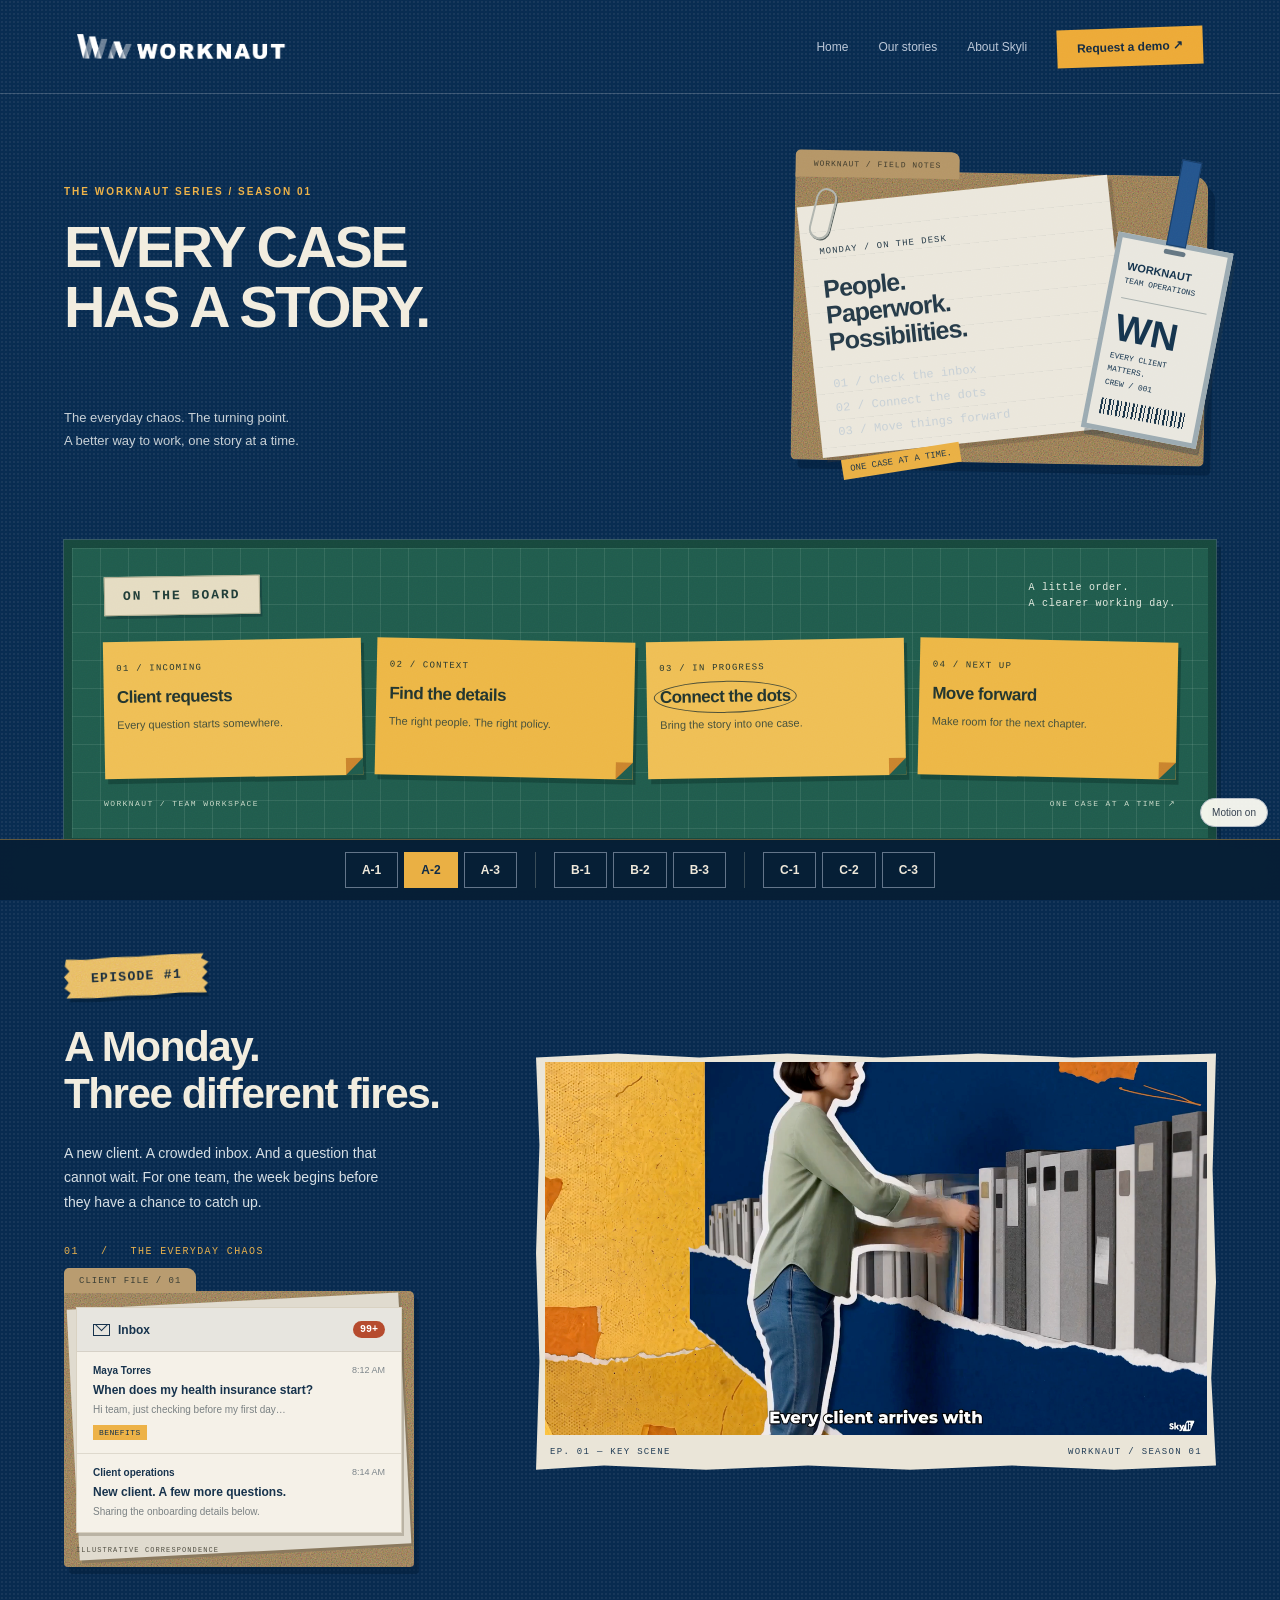
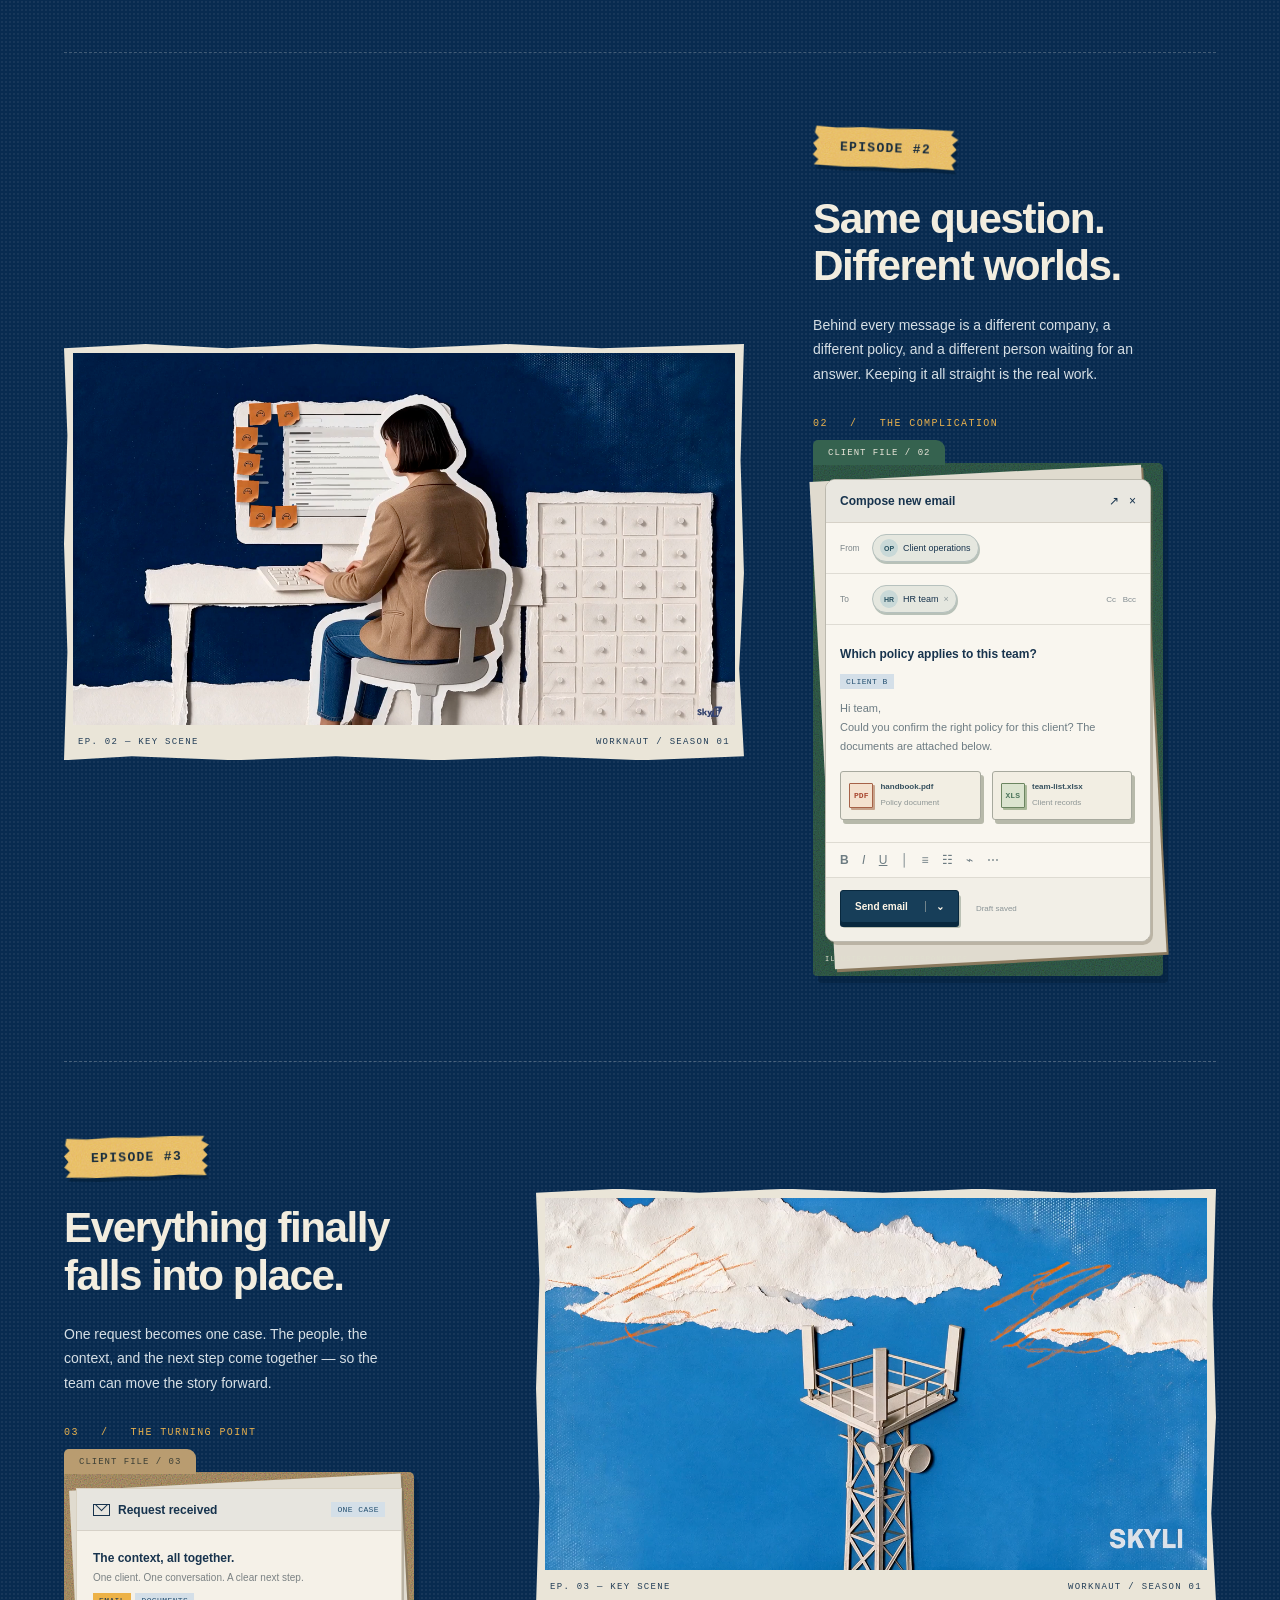
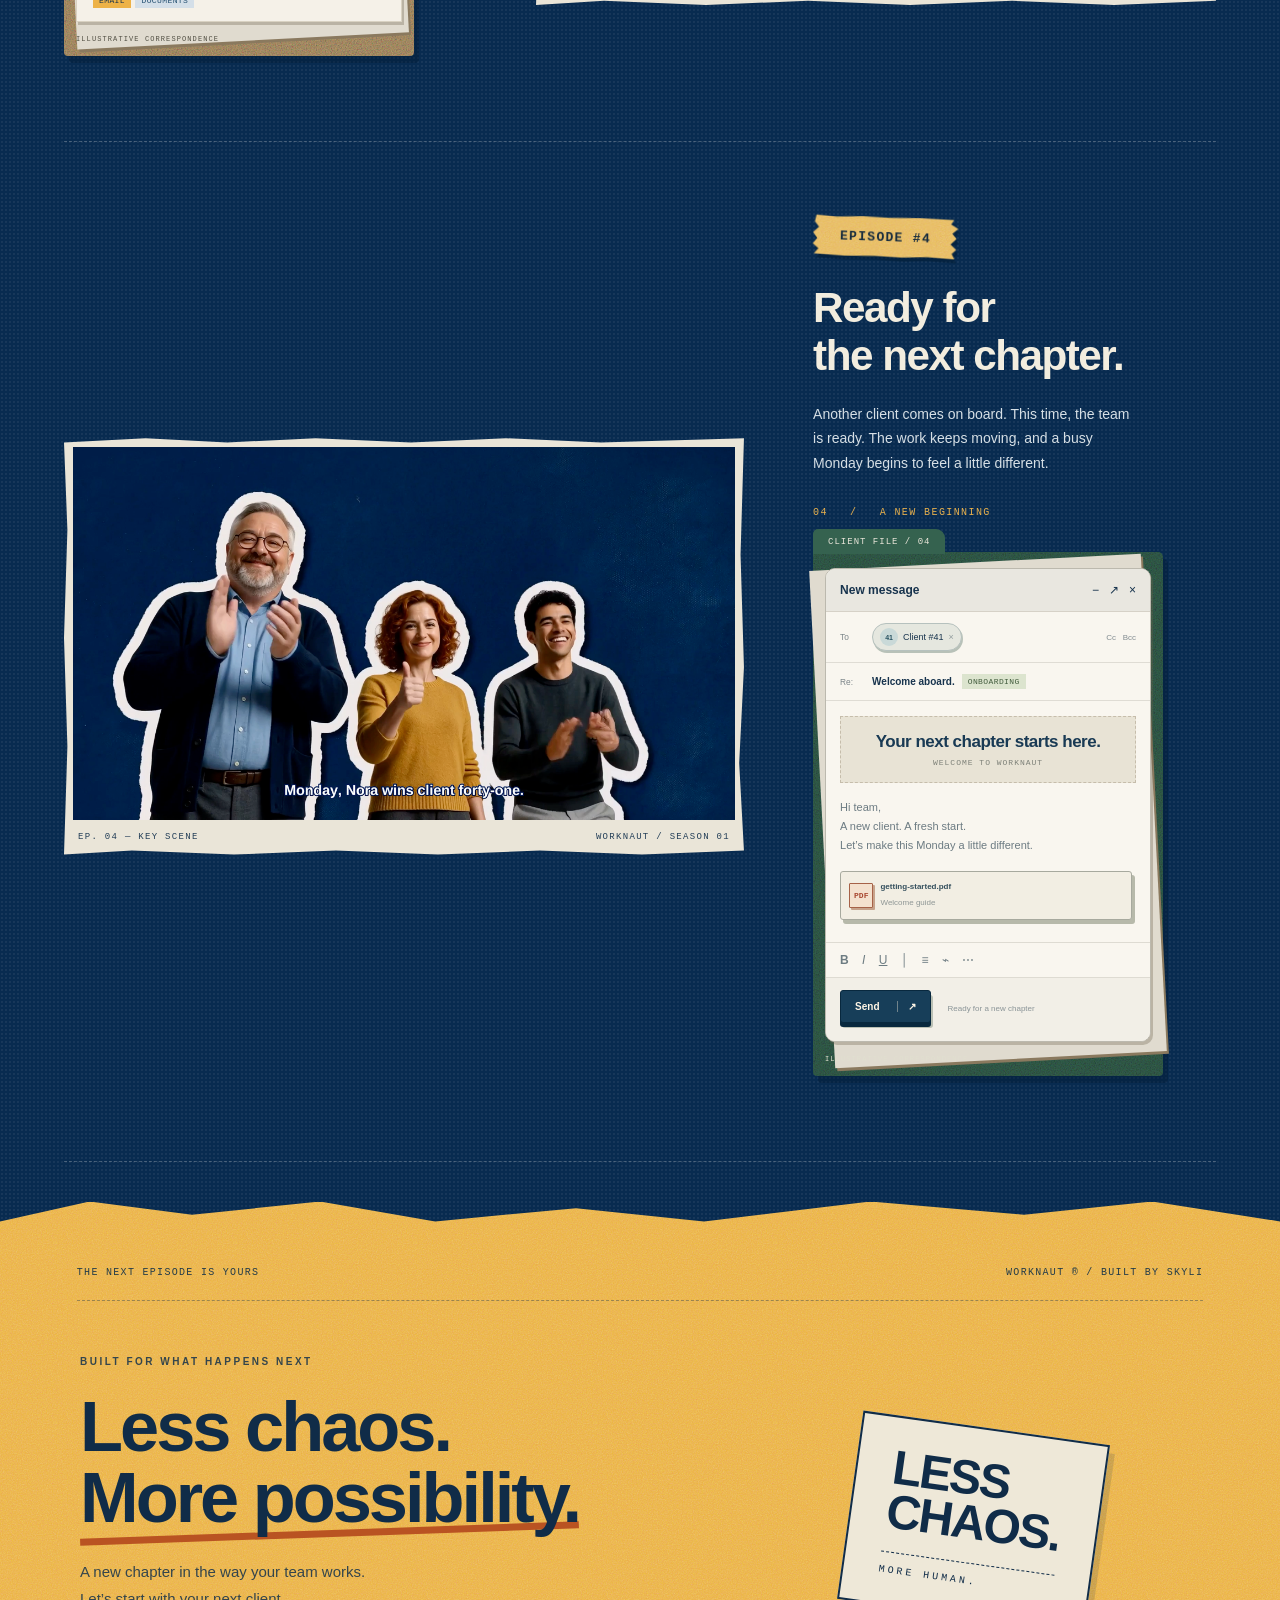
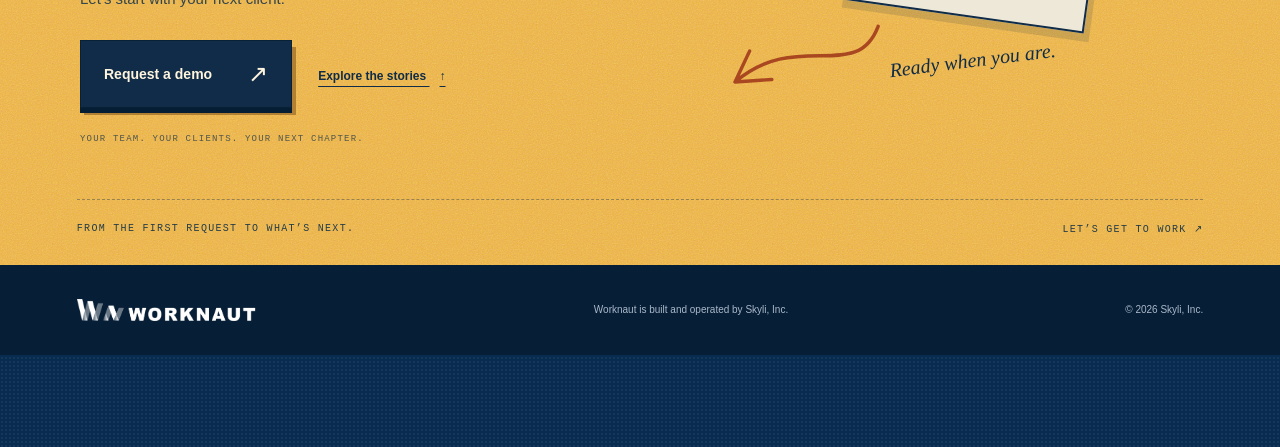
==== commit 0a3d5ed1: "v01-f" ====
--- a/concept-2.html
+++ b/concept-2.html
@@ -105,7 +105,7 @@
 .workboard{max-width:1188px;margin:26px auto 35px;padding:28px 32px 30px;background-color:#205c4d;background-image:linear-gradient(#d7ead21c 1px,transparent 1px),linear-gradient(90deg,#d7ead21c 1px,transparent 1px);background-size:28px 28px;border:8px solid #17483d;outline:1px solid #769c7f66;box-shadow:5px 7px 0 #001d3466;position:relative}.workboard-heading{display:flex;justify-content:space-between;align-items:center;gap:20px;margin-bottom:25px}.workboard-heading h2{background:#e5dcc2;color:#203d38;font:700 13px 'Courier New',monospace;letter-spacing:2px;margin:0;padding:11px 18px;border:1px solid #adab8f;box-shadow:2px 3px 0 #112f3366;transform:rotate(-1deg)}.workboard-heading p{font:10px/1.6 monospace;letter-spacing:.7px;color:#e2eadf;margin:0}.workboard-notes{display:grid;grid-template-columns:repeat(4,minmax(0,1fr));gap:22px}.task-note{position:relative;padding:17px 18px 24px;background:#efbf55;color:#22352f;box-shadow:3px 5px 0 #0c342d80;min-height:137px;transform:rotate(-1deg)}.task-note:nth-child(even){transform:rotate(1.2deg);background:#edb746}.task-note:after{content:'';position:absolute;bottom:0;right:0;border-top:17px solid #ca842d;border-right:17px solid #205c4d}.task-note small{font:9px monospace;letter-spacing:1.2px}.task-note h3{font-size:19px;line-height:1.2;letter-spacing:-.5px;margin:13px 0 9px}.task-note p{font-size:11px;line-height:1.5;margin:0;color:#45503b}.task-note:nth-child(3) h3{outline:1px solid #4d5038;outline-offset:5px;border-radius:50%;width:max-content;max-width:100%}.board-caption{display:flex;justify-content:space-between;margin-top:22px;font:8px monospace;letter-spacing:1.4px;color:#c7d9c8}.episode .copy>p{color:#d6dfe5;line-height:1.75}.episode figure{transform:none!important}.episode .copy h2{max-width:430px}.office-file{margin-top:34px}.office-file .mail-prop{transform:none}.desk-collage{transform:rotate(1deg)}
 @media(min-width:701px) and (max-width:1300px){.workboard{margin-left:5vw;margin-right:5vw}.workboard-notes{gap:14px}.task-note{padding:15px 13px 22px}.task-note h3{font-size:17px}}
 @media(max-width:700px){.workboard{margin:20px 5vw 12px;padding:18px 16px 20px;border-width:5px}.workboard-heading{align-items:flex-start;gap:12px;margin-bottom:19px}.workboard-heading h2{font-size:10px;letter-spacing:1px;padding:10px 12px;white-space:nowrap}.workboard-heading p{font-size:8px;max-width:120px}.workboard-notes{grid-template-columns:repeat(2,minmax(0,1fr));gap:15px}.task-note{padding:13px 12px 20px;min-height:128px}.task-note h3{font-size:17px}.task-note p{font-size:10px}.task-note small{font-size:8px}.board-caption{font-size:7px;letter-spacing:.5px;gap:12px}.episode .office-file{margin-top:33px}}
-</style><style>@media(max-width:550px){.concept-switcher{gap:7px;padding-left:10px;padding-right:10px}.concept-switcher a{padding:11px 15px;font-size:12px}}</style><style>.concept-switcher{display:flex;flex-wrap:wrap;justify-content:center;gap:18px;padding:12px 16px;padding-bottom:calc(12px + env(safe-area-inset-bottom,0px))}.concept-group{display:flex;gap:6px}.concept-group+.concept-group{border-left:1px solid #87918c66;padding-left:18px}.concept-switcher .concept-group a{padding:10px 16px;font-size:12px;white-space:nowrap}@media(max-width:600px){.concept-switcher{gap:8px;padding:10px 8px;padding-bottom:calc(10px + env(safe-area-inset-bottom,0px))}.concept-group{gap:4px}.concept-group+.concept-group{padding-left:8px}.concept-switcher .concept-group a{padding:9px 8px;font-size:10px}}@media(max-width:380px){.concept-switcher{gap:5px}.concept-group{gap:3px}.concept-group+.concept-group{padding-left:5px}.concept-switcher .concept-group a{padding:9px 5px}}</style></head><body>
+</style><style>@media(max-width:550px){.concept-switcher{gap:7px;padding-left:10px;padding-right:10px}.concept-switcher a{padding:11px 15px;font-size:12px}}</style><style>.concept-switcher{display:flex;flex-wrap:wrap;justify-content:center;gap:18px;padding:12px 16px;padding-bottom:calc(12px + env(safe-area-inset-bottom,0px))}.concept-group{display:flex;gap:6px}.concept-group+.concept-group{border-left:1px solid #87918c66;padding-left:18px}.concept-switcher .concept-group a{padding:10px 16px;font-size:12px;white-space:nowrap}@media(max-width:600px){.concept-switcher{gap:8px;padding:10px 8px;padding-bottom:calc(10px + env(safe-area-inset-bottom,0px))}.concept-group{gap:4px}.concept-group+.concept-group{padding-left:8px}.concept-switcher .concept-group a{padding:9px 8px;font-size:10px}}@media(max-width:380px){.concept-switcher{gap:5px}.concept-group{gap:3px}.concept-group+.concept-group{padding-left:5px}.concept-switcher .concept-group a{padding:9px 5px}}</style><link rel="stylesheet" href="assets/design-motion.css"></head><body data-motion-family="A">
 <header><div class="brand"><img class="brand-logo" src="assets/worknaut-logo.png" alt="Worknaut" width="2000" height="237"></div><nav><span>Home</span><span>Our stories</span><span>About Skyli</span><span>Request a demo ↗</span></nav></header>
 <section class="intro office-intro"><div><div class="eyebrow">The Worknaut series / Season 01</div><h1><span>Every case</span><span>has a story.</span></h1></div><p>The everyday chaos. The turning point.<br>A better way to work, one story at a time.</p></section>
 <section class="workboard" aria-labelledby="workboard-title"><div class="workboard-heading"><h2 id="workboard-title">ON THE BOARD</h2><p>A little order.<br>A clearer working day.</p></div><div class="workboard-notes"><article class="task-note"><small>01 / INCOMING</small><h3>Client requests</h3><p>Every question starts somewhere.</p></article><article class="task-note"><small>02 / CONTEXT</small><h3>Find the details</h3><p>The right people. The right policy.</p></article><article class="task-note"><small>03 / IN PROGRESS</small><h3>Connect the dots</h3><p>Bring the story into one case.</p></article><article class="task-note"><small>04 / NEXT UP</small><h3>Move forward</h3><p>Make room for the next chapter.</p></article></div><div class="board-caption"><span>WORKNAUT / TEAM WORKSPACE</span><span>ONE CASE AT A TIME ↗</span></div></section>
@@ -136,4 +136,4 @@
 
 document.querySelector('.office-intro').insertAdjacentHTML('beforeend','<div class="desk-collage" aria-label="업무 메모와 팀 사원증 콜라주"><div class="desk-note"><small>MONDAY / ON THE DESK</small><h3>People.<br>Paperwork.<br>Possibilities.</h3><p>01 / Check the inbox<br>02 / Connect the dots<br>03 / Move things forward</p><span class="note-tape">ONE CASE AT A TIME.</span></div><div class="staff-pass"><strong>WORKNAUT</strong><small>TEAM OPERATIONS</small><div class="pass-monogram">WN</div><small>EVERY CLIENT MATTERS.<br>CREW / 001</small><div class="pass-barcode" aria-hidden="true"></div></div></div>');
 document.querySelectorAll('.episode .copy').forEach((copy,i)=>{const card=copy.querySelector('.mail-prop'),label=copy.querySelector('.mail-prop-label');const folder=document.createElement('div');folder.className='office-file';folder.dataset.file='CLIENT FILE / 0'+(i+1);card.before(folder);folder.append(card);if(label)folder.append(label);});
-</script><nav class="concept-switcher" aria-label="디자인 시안 선택"><div class="concept-group" role="group" aria-label="A 디자인"><a href="index.html">A-1</a><a href="concept-2.html" aria-current="page">A-2</a><a href="concept-3.html">A-3</a></div><div class="concept-group" role="group" aria-label="B 디자인"><a href="design-b.html">B-1</a><a href="design-b-2.html">B-2</a><a href="design-b-3.html">B-3</a></div><div class="concept-group" role="group" aria-label="C 디자인"><a href="design-c.html">C-1</a><a href="design-c-2.html">C-2</a><a href="design-c-3.html">C-3</a></div></nav></body></html>
+</script><nav class="concept-switcher" aria-label="디자인 시안 선택"><div class="concept-group" role="group" aria-label="A 디자인"><a href="index.html">A-1</a><a href="concept-2.html" aria-current="page">A-2</a><a href="concept-3.html">A-3</a></div><div class="concept-group" role="group" aria-label="B 디자인"><a href="design-b.html">B-1</a><a href="design-b-2.html">B-2</a><a href="design-b-3.html">B-3</a></div><div class="concept-group" role="group" aria-label="C 디자인"><a href="design-c.html">C-1</a><a href="design-c-2.html">C-2</a><a href="design-c-3.html">C-3</a></div></nav><script src="assets/design-motion.js" defer></script></body></html>
--- a/assets/design-motion.css
+++ b/assets/design-motion.css
@@ -0,0 +1,19 @@
+/* Shared motion system: individual translate/scale preserve existing transforms. */
+.motion-ready .wn-reveal{opacity:0;translate:0 26px;transition:opacity .7s ease,translate .8s cubic-bezier(.2,.75,.2,1);transition-delay:var(--wn-delay,0ms)}
+.motion-ready .wn-reveal.wn-shown{opacity:1;translate:0 0}
+[data-motion-family="B"].motion-ready .wn-reveal{translate:0 35px;scale:.97;transition:opacity .45s,translate .65s cubic-bezier(.2,1.35,.4,1),scale .65s cubic-bezier(.2,1.35,.4,1)}
+[data-motion-family="B"].motion-ready .wn-shown{scale:1}
+.wn-hover{transition:translate .25s ease,box-shadow .25s ease,filter .25s ease}
+@media(hover:hover){.wn-hover:hover{translate:0 -5px;filter:brightness(1.025)}a.button:hover,a.primary:hover,a.scene-button:hover,.top-action:hover,.header-cta:hover{translate:0 -3px;box-shadow:0 8px 20px #182e4920}.concept-switcher a:hover{translate:0 -2px}}
+a.button,a.primary,a.scene-button,.top-action,.header-cta,.concept-switcher a{transition:translate .2s,background .2s,box-shadow .2s}
+.wn-progress{position:fixed;left:0;top:0;height:3px;width:100%;background:var(--wn-accent,#eab044);transform-origin:left;transform:scaleX(0);pointer-events:none;z-index:100}
+.wn-float{animation:wn-float 5s ease-in-out infinite;animation-delay:var(--wn-delay,0ms)}
+[data-motion-family="B"] .wn-float{animation-name:wn-comic;animation-duration:4s}
+@keyframes wn-float{0%,100%{translate:0 0}50%{translate:0 -7px}}
+@keyframes wn-comic{0%,75%,100%{translate:0 0;scale:1}82%{translate:0 -5px;scale:1.05}90%{translate:0 0;scale:1}}
+body.wn-idle .wn-float{animation-play-state:paused}
+.wn-motion-toggle{position:fixed;right:12px;bottom:86px;z-index:60;background:#fffef5ef;color:#354150;border:1px solid #b6bec8;border-radius:20px;padding:8px 11px;font:10px Arial;cursor:pointer;box-shadow:0 3px 10px #0000000a}
+.wn-motion-toggle:focus-visible{outline:2px solid #7598d0;outline-offset:3px}
+body.wn-motion-off *,body.wn-motion-off *:before,body.wn-motion-off *:after{animation:none!important;transition:none!important;scroll-behavior:auto!important}
+body.wn-motion-off .wn-reveal{opacity:1!important;translate:none!important;scale:1!important}
+@media(prefers-reduced-motion:reduce){.wn-reveal{opacity:1!important;translate:none!important;scale:1!important}.wn-float{animation:none!important}.wn-hover:hover{translate:none}.wn-motion-toggle{display:none}}
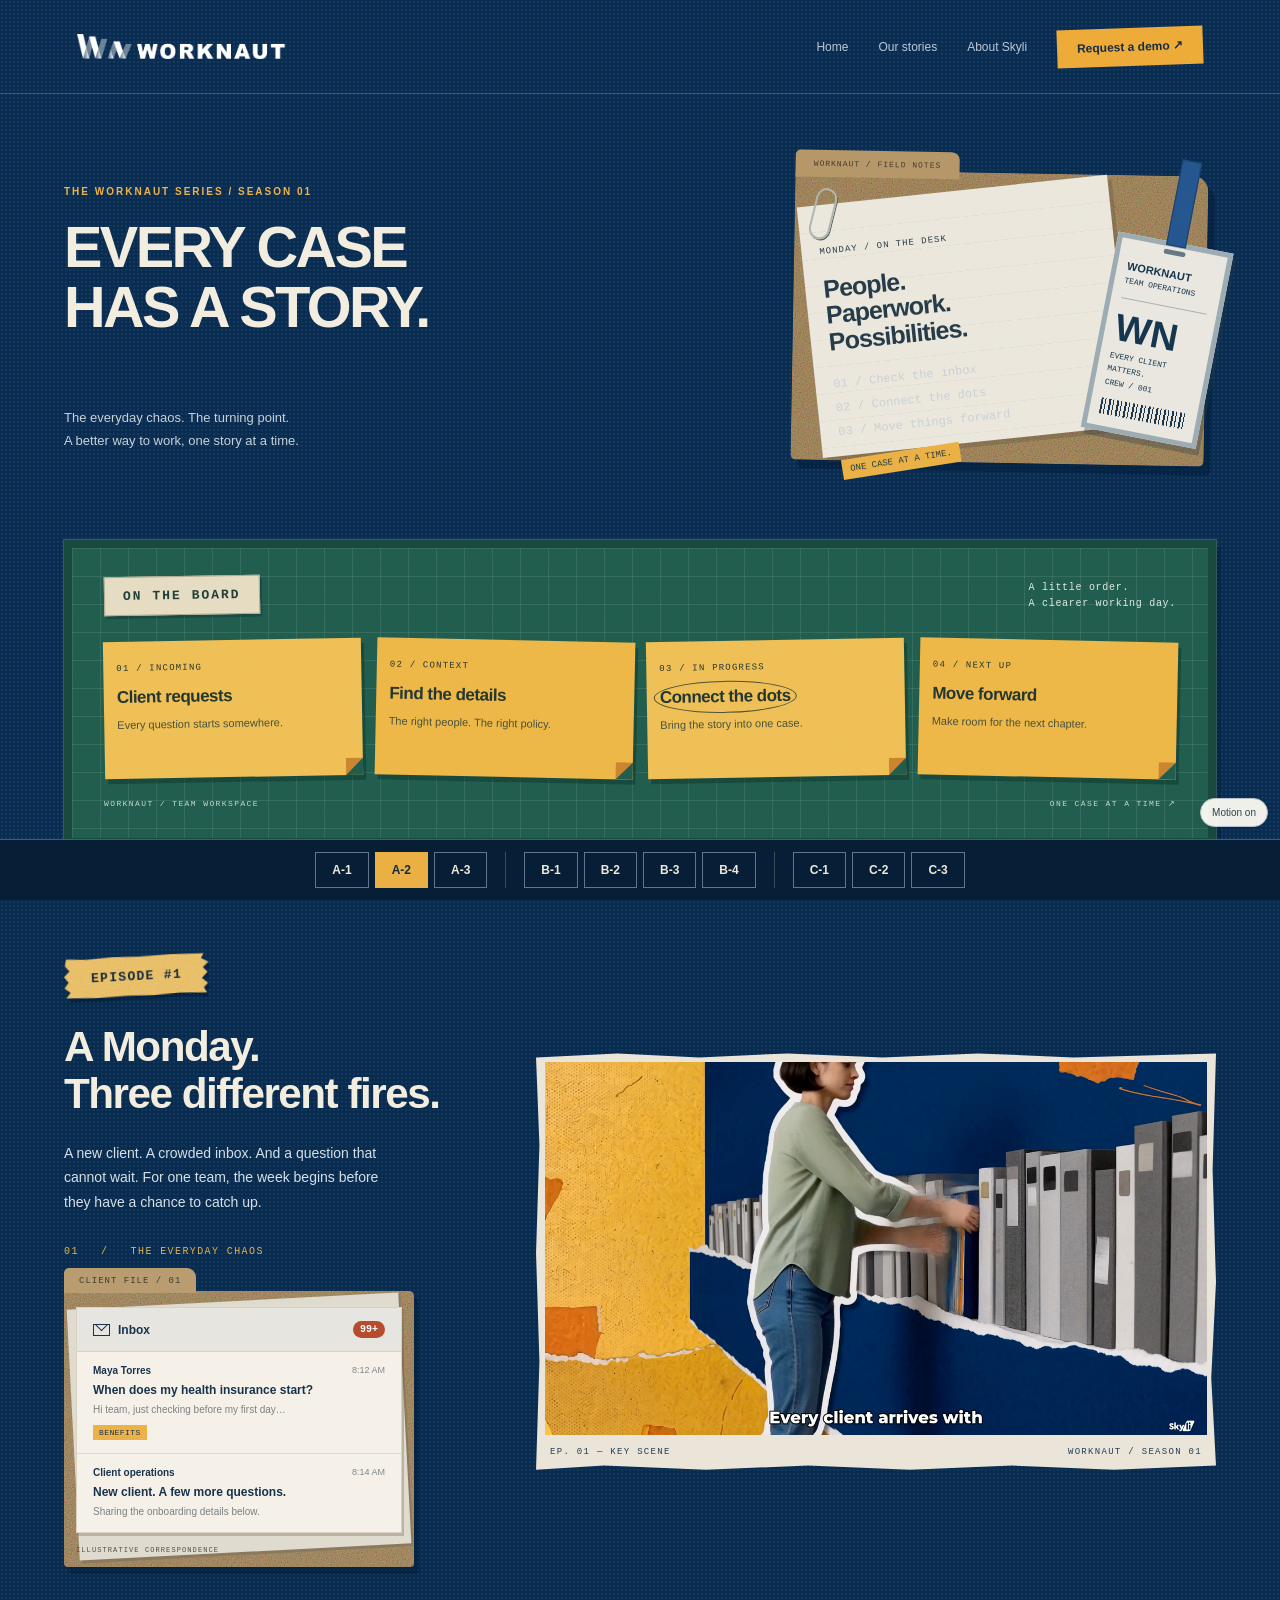
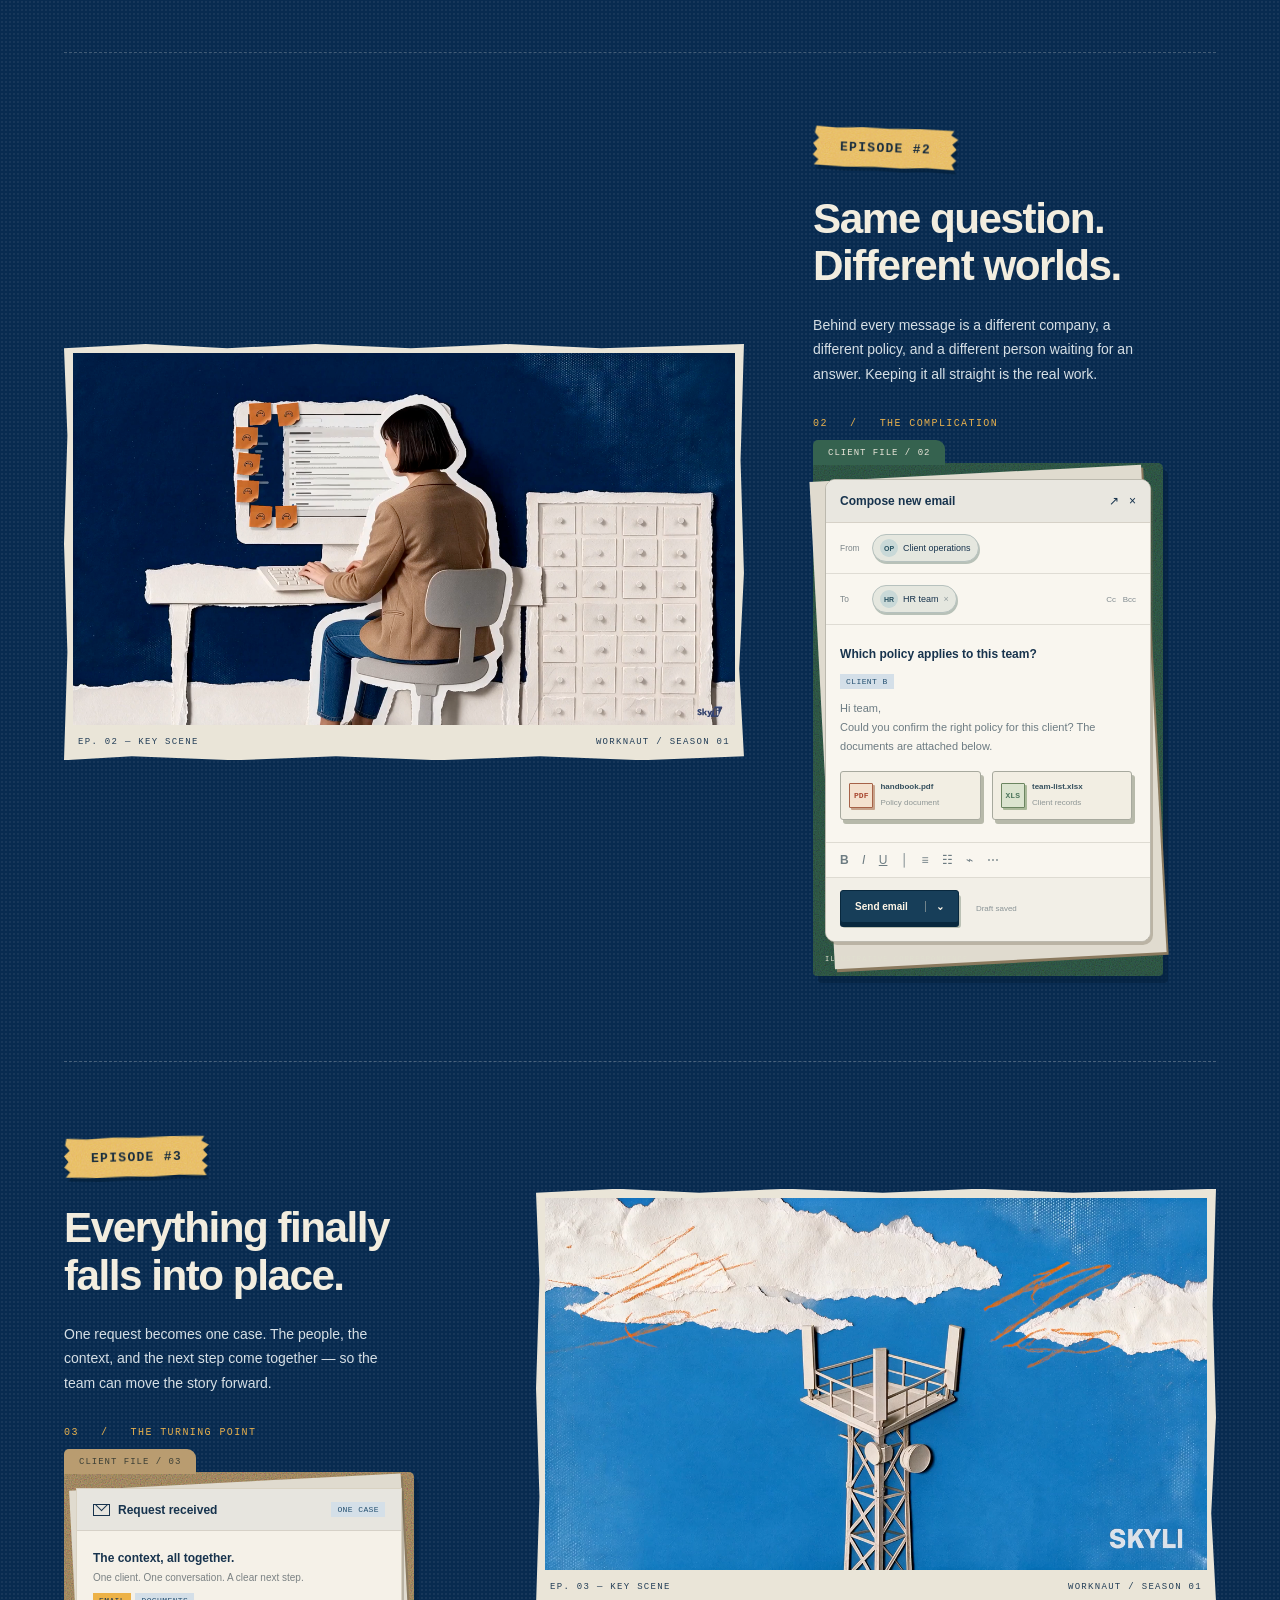
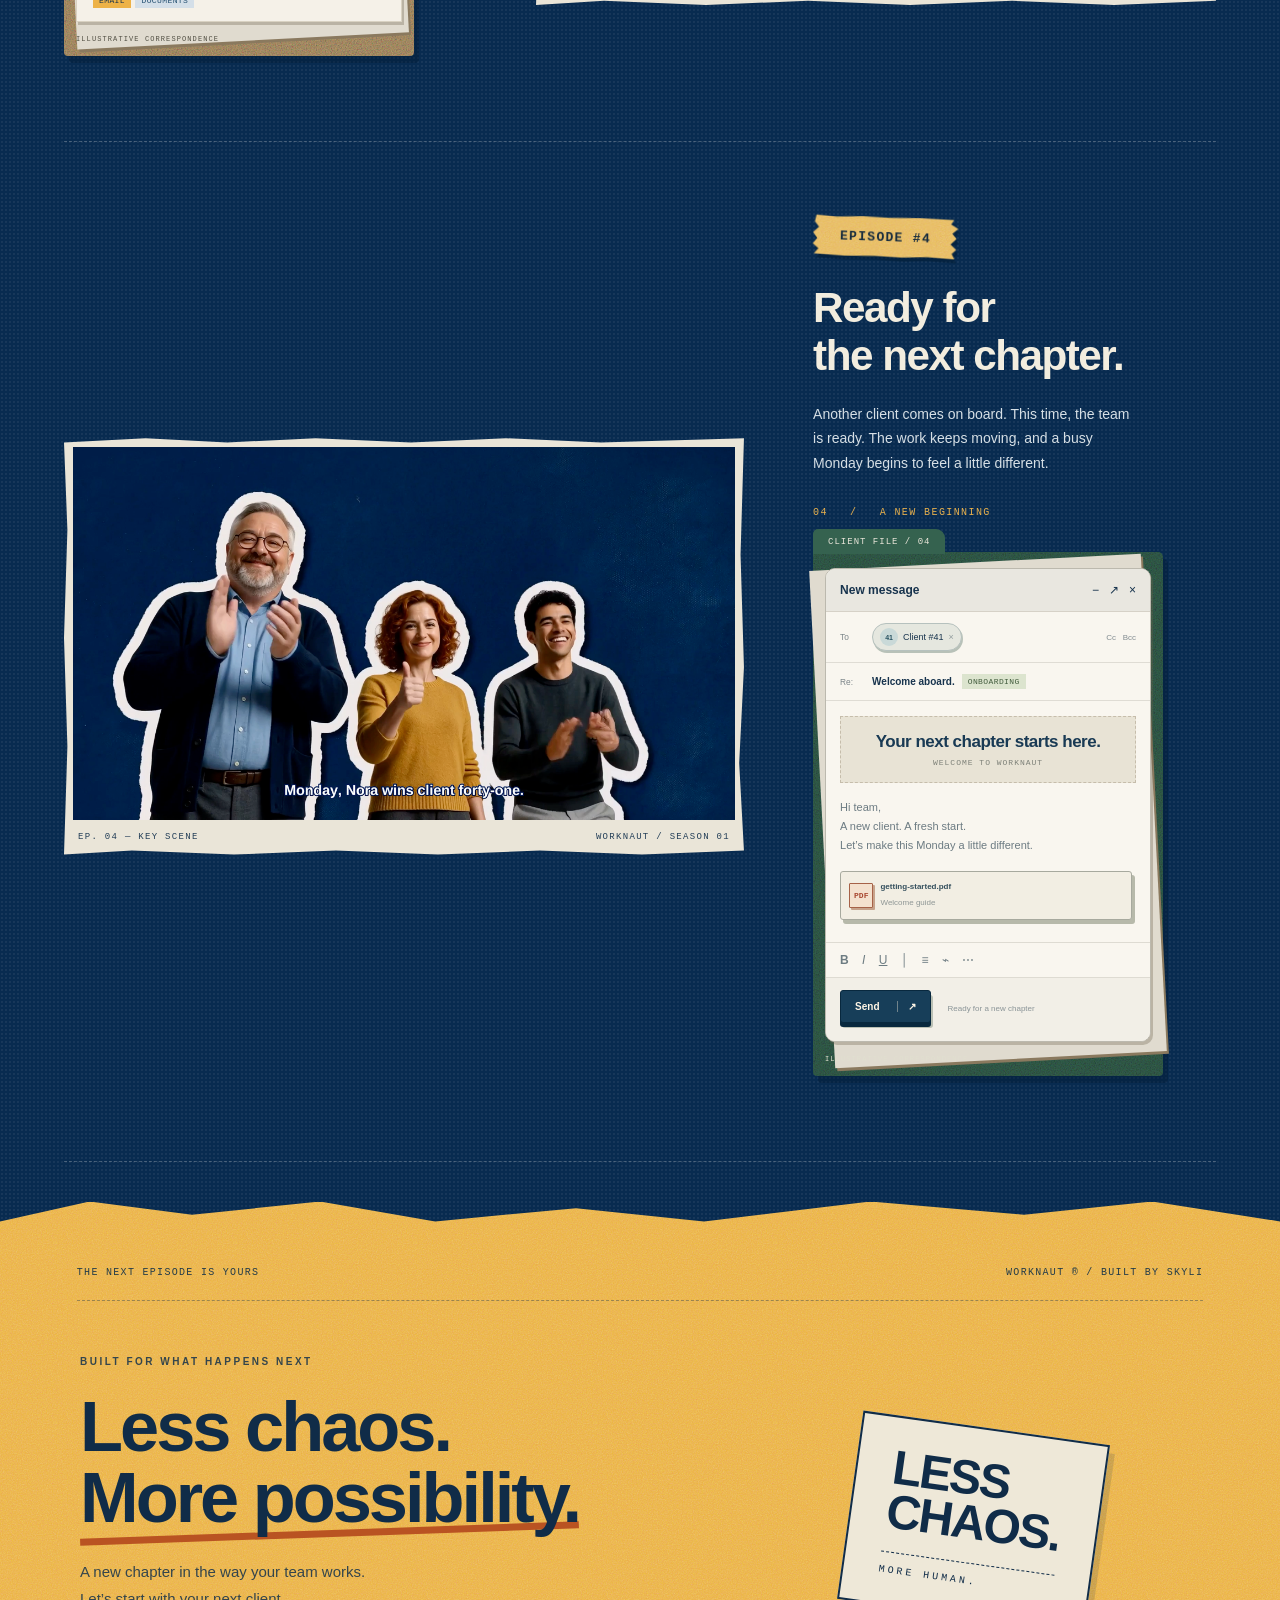
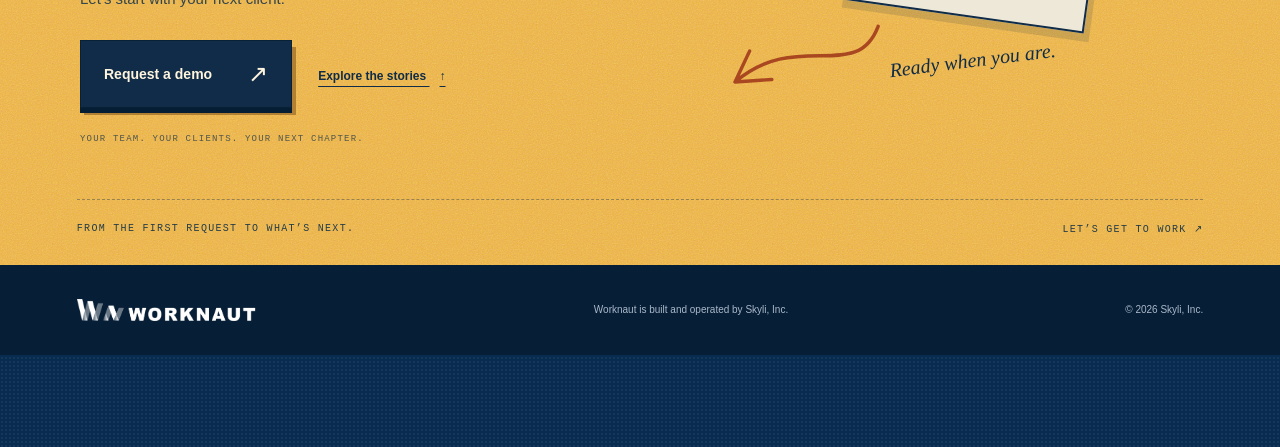
==== commit 25a68d2e: "Restore previous B-3 design and create separate B-4 variant" ====
--- a/concept-2.html
+++ b/concept-2.html
@@ -136,4 +136,4 @@
 
 document.querySelector('.office-intro').insertAdjacentHTML('beforeend','<div class="desk-collage" aria-label="업무 메모와 팀 사원증 콜라주"><div class="desk-note"><small>MONDAY / ON THE DESK</small><h3>People.<br>Paperwork.<br>Possibilities.</h3><p>01 / Check the inbox<br>02 / Connect the dots<br>03 / Move things forward</p><span class="note-tape">ONE CASE AT A TIME.</span></div><div class="staff-pass"><strong>WORKNAUT</strong><small>TEAM OPERATIONS</small><div class="pass-monogram">WN</div><small>EVERY CLIENT MATTERS.<br>CREW / 001</small><div class="pass-barcode" aria-hidden="true"></div></div></div>');
 document.querySelectorAll('.episode .copy').forEach((copy,i)=>{const card=copy.querySelector('.mail-prop'),label=copy.querySelector('.mail-prop-label');const folder=document.createElement('div');folder.className='office-file';folder.dataset.file='CLIENT FILE / 0'+(i+1);card.before(folder);folder.append(card);if(label)folder.append(label);});
-</script><nav class="concept-switcher" aria-label="디자인 시안 선택"><div class="concept-group" role="group" aria-label="A 디자인"><a href="index.html">A-1</a><a href="concept-2.html" aria-current="page">A-2</a><a href="concept-3.html">A-3</a></div><div class="concept-group" role="group" aria-label="B 디자인"><a href="design-b.html">B-1</a><a href="design-b-2.html">B-2</a><a href="design-b-3.html">B-3</a></div><div class="concept-group" role="group" aria-label="C 디자인"><a href="design-c.html">C-1</a><a href="design-c-2.html">C-2</a><a href="design-c-3.html">C-3</a></div></nav><script src="assets/design-motion.js" defer></script></body></html>
+</script><nav class="concept-switcher" aria-label="디자인 시안 선택"><div class="concept-group" role="group" aria-label="A 디자인"><a href="index.html">A-1</a><a href="concept-2.html" aria-current="page">A-2</a><a href="concept-3.html">A-3</a></div><div class="concept-group" role="group" aria-label="B 디자인"><a href="design-b.html">B-1</a><a href="design-b-2.html">B-2</a><a href="design-b-3.html">B-3</a><a href="design-b-4.html">B-4</a></div><div class="concept-group" role="group" aria-label="C 디자인"><a href="design-c.html">C-1</a><a href="design-c-2.html">C-2</a><a href="design-c-3.html">C-3</a></div></nav><script src="assets/design-motion.js" defer></script></body></html>
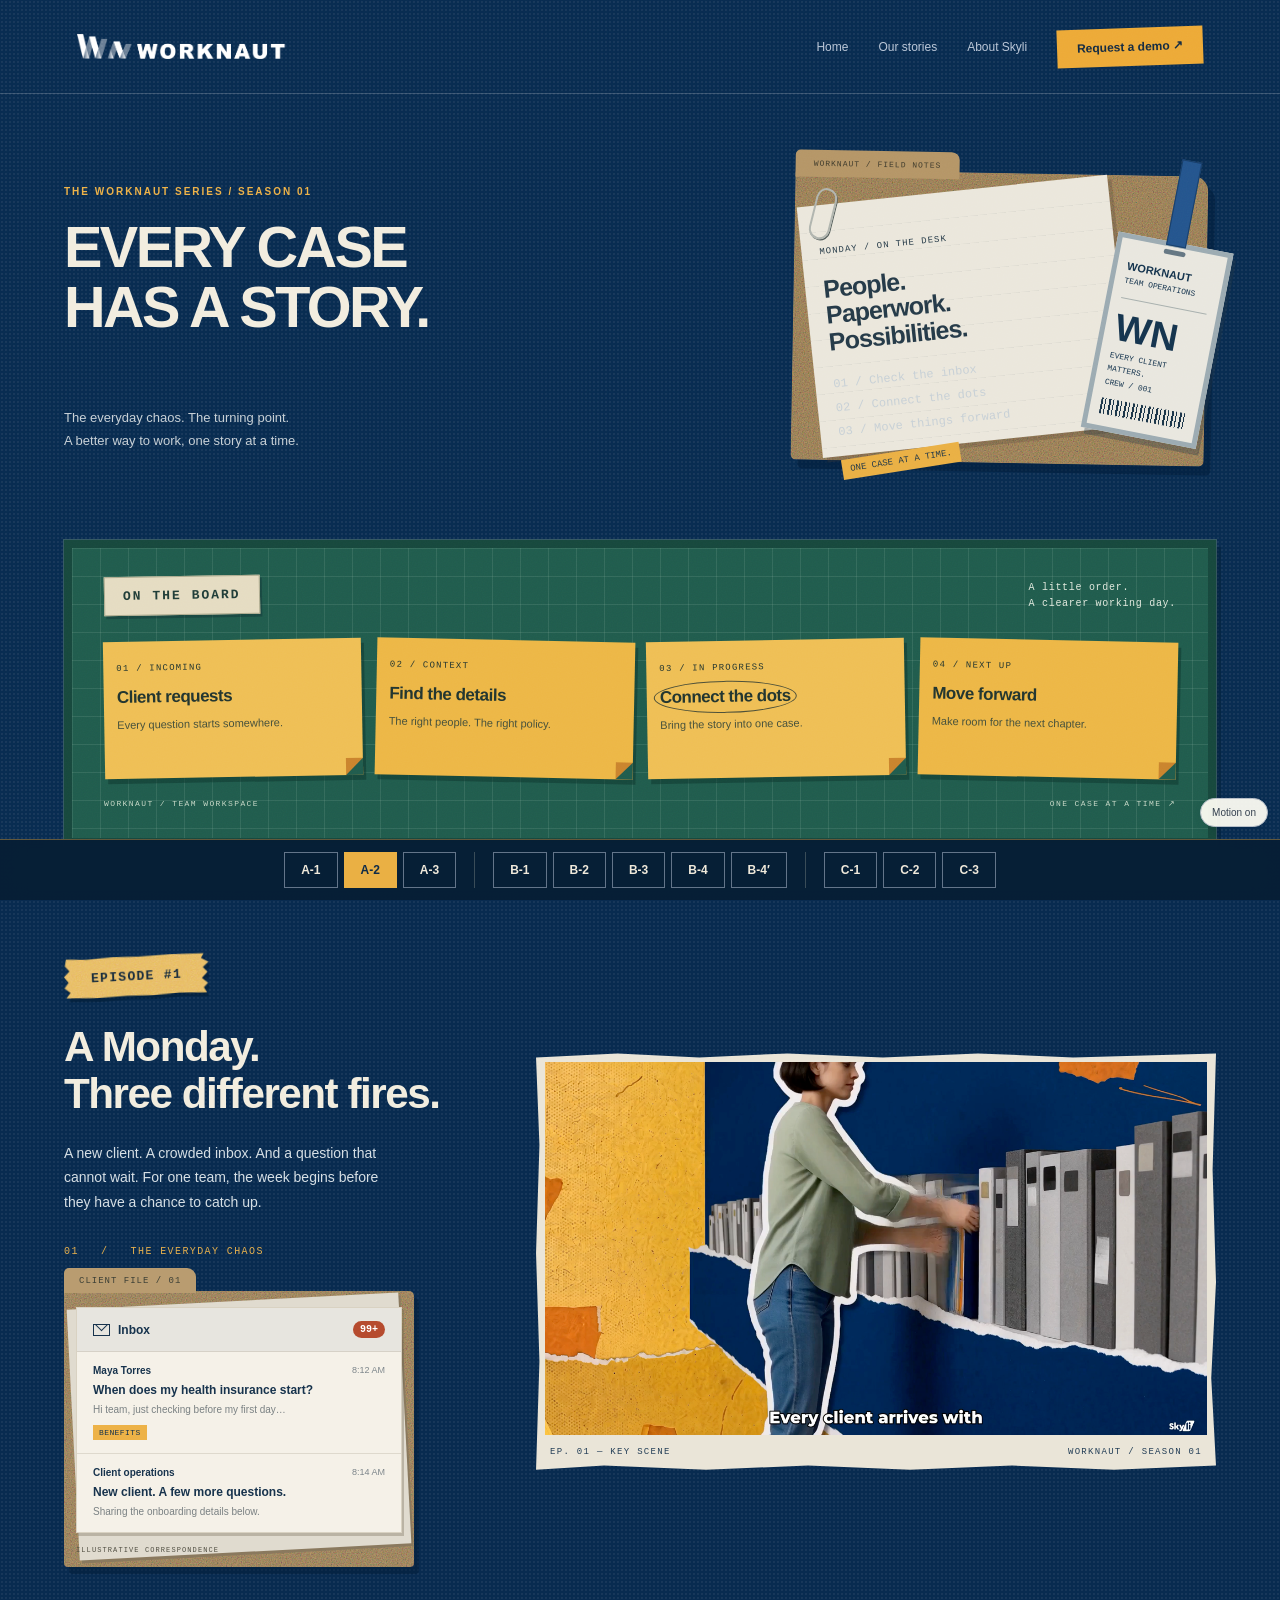
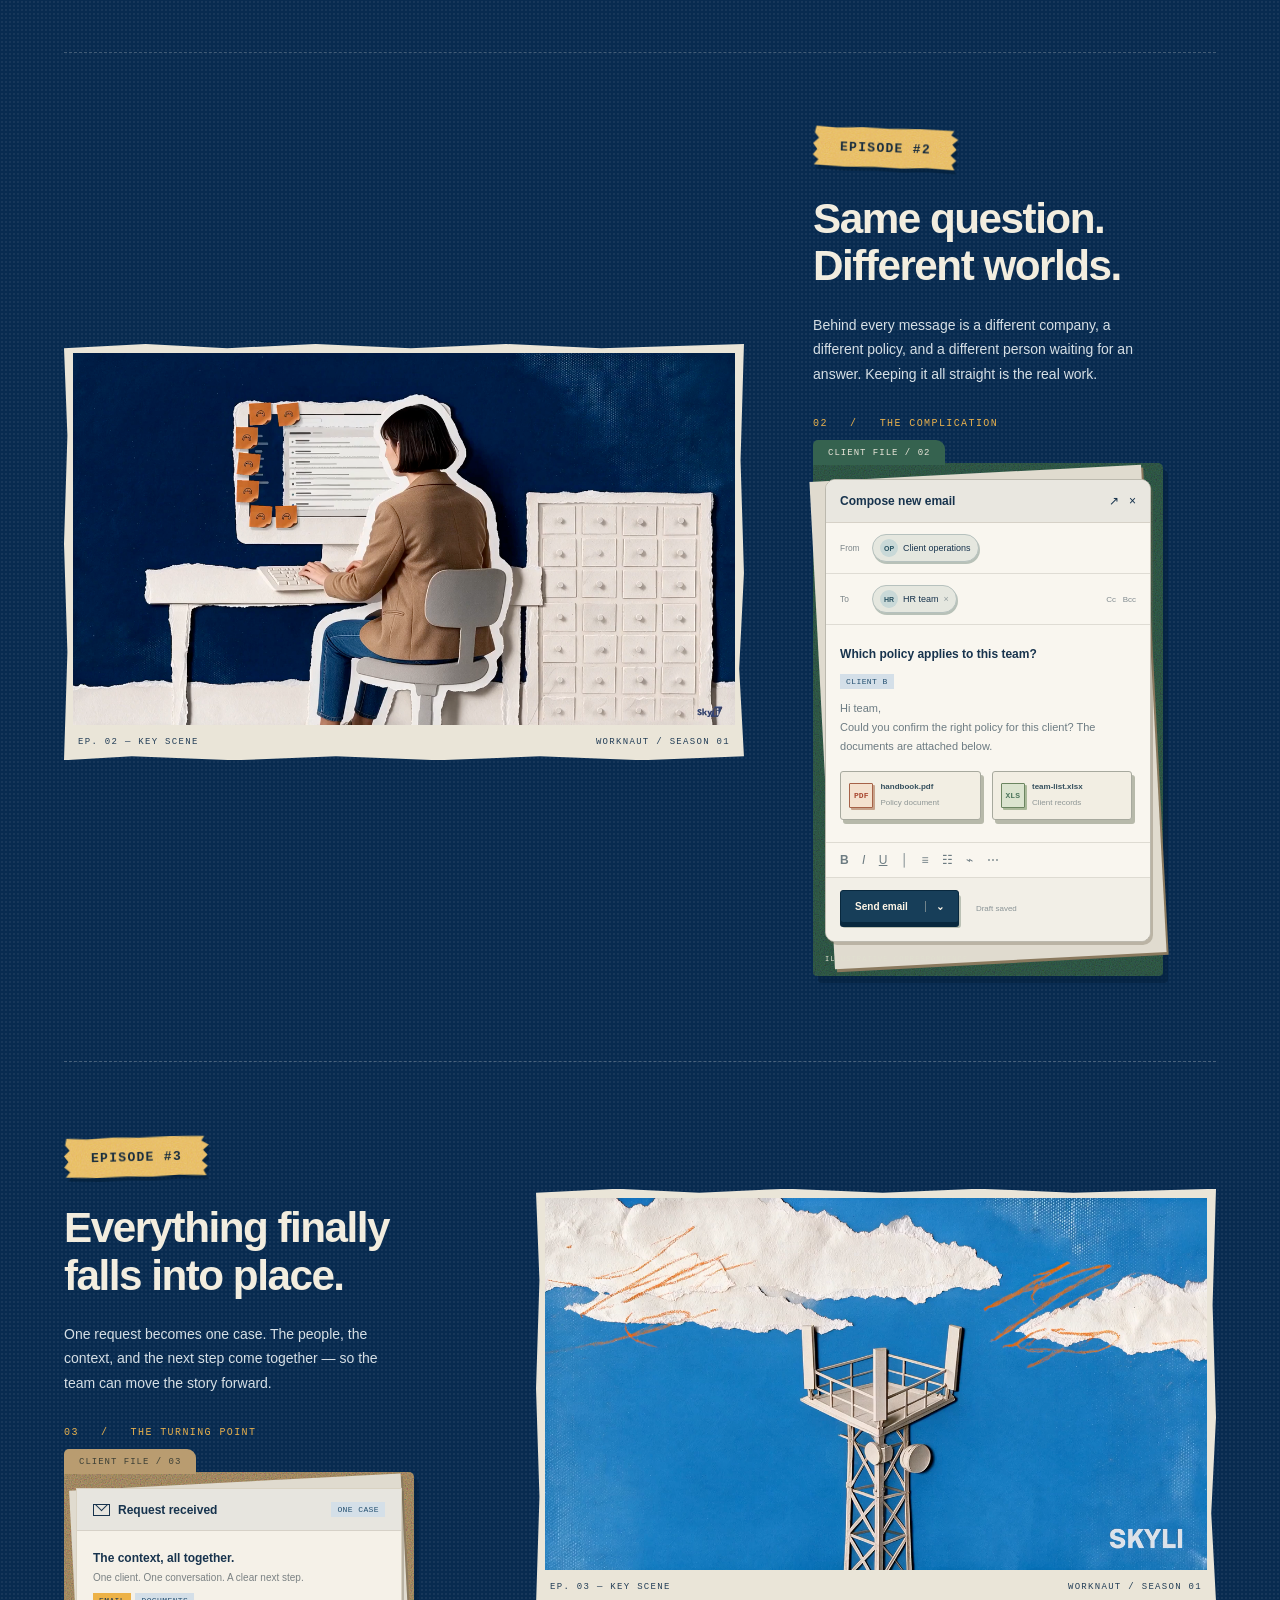
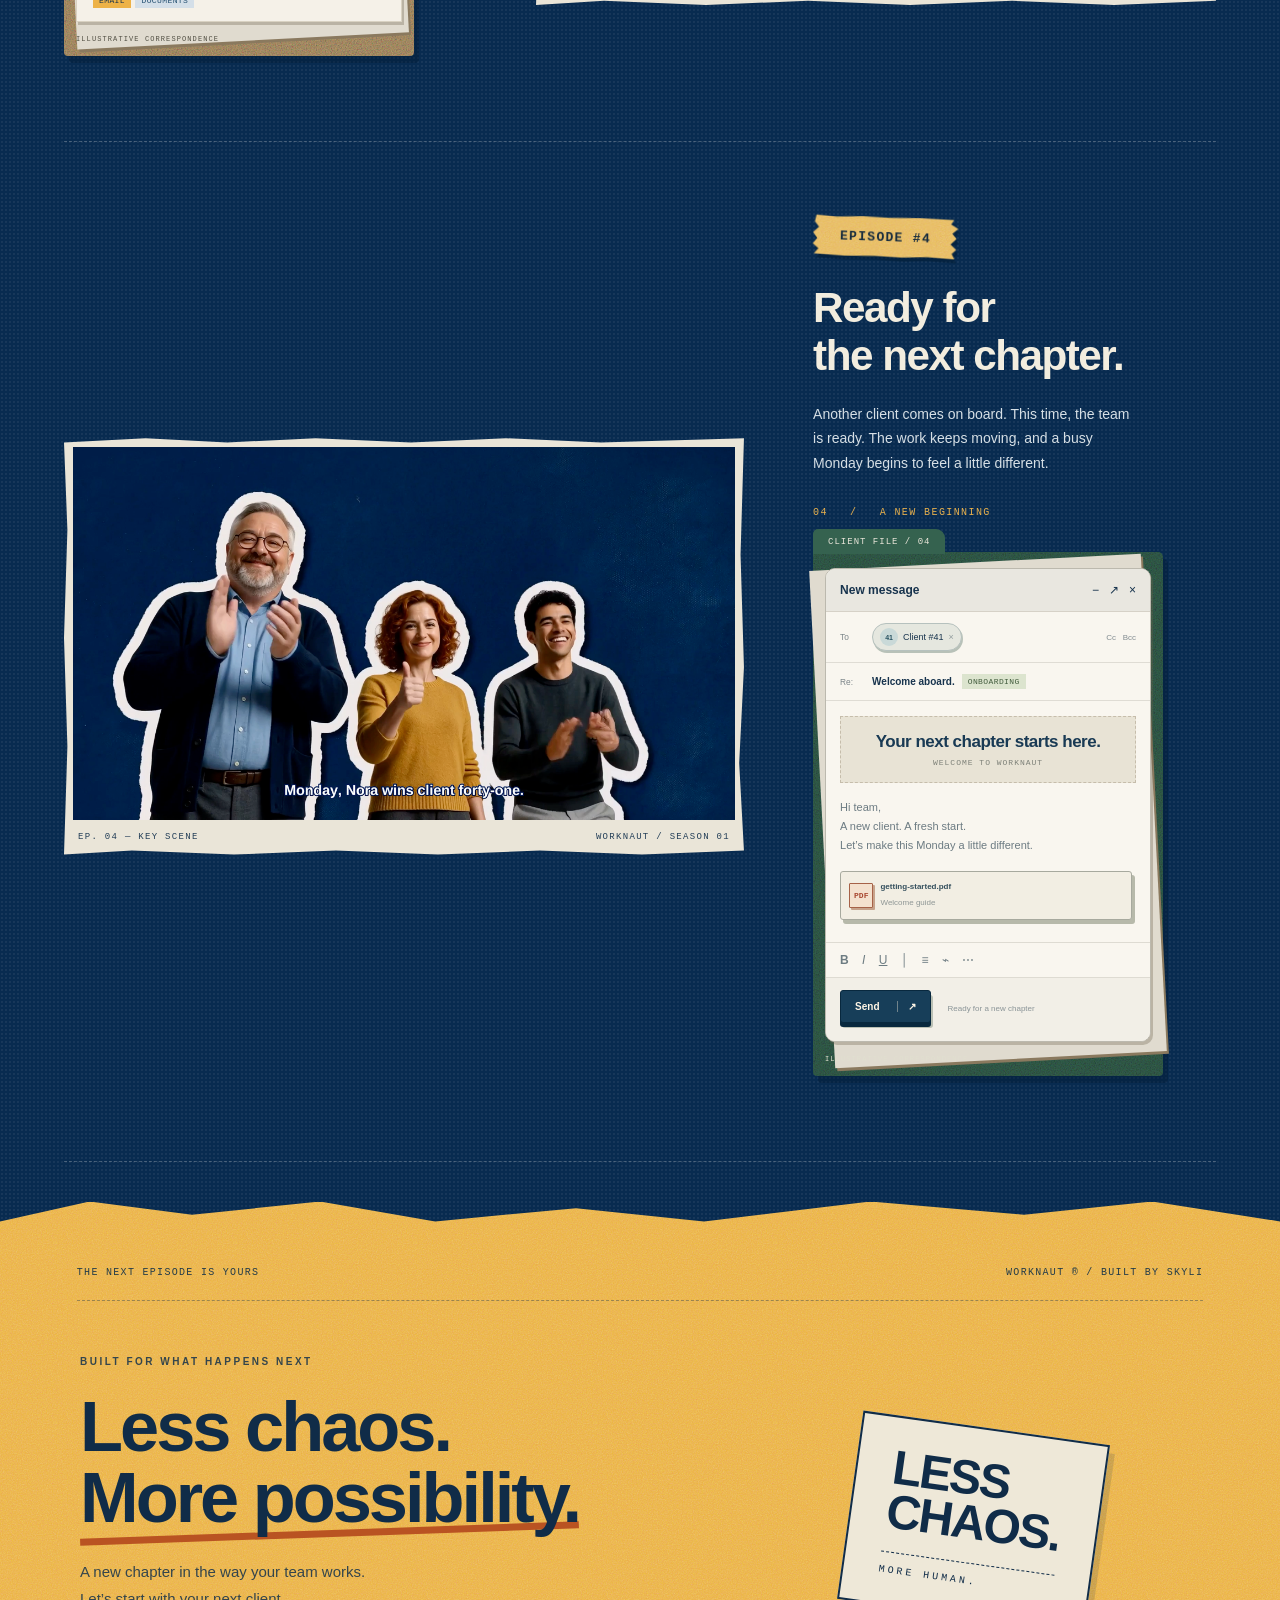
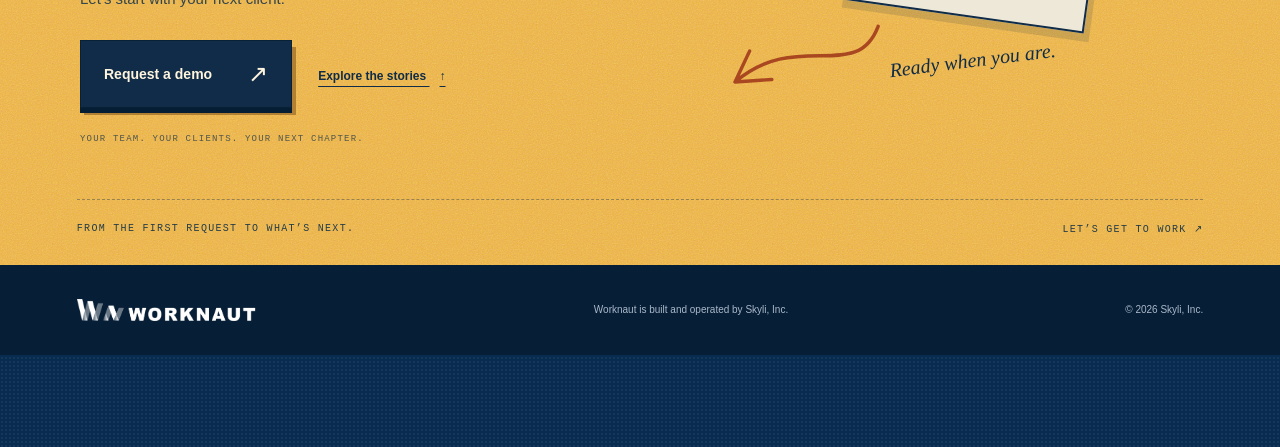
==== commit c668105e: "Add full-bleed B-4 hover preview and separate read-watch B-4 prime variant" ====
--- a/concept-2.html
+++ b/concept-2.html
@@ -136,4 +136,4 @@
 
 document.querySelector('.office-intro').insertAdjacentHTML('beforeend','<div class="desk-collage" aria-label="업무 메모와 팀 사원증 콜라주"><div class="desk-note"><small>MONDAY / ON THE DESK</small><h3>People.<br>Paperwork.<br>Possibilities.</h3><p>01 / Check the inbox<br>02 / Connect the dots<br>03 / Move things forward</p><span class="note-tape">ONE CASE AT A TIME.</span></div><div class="staff-pass"><strong>WORKNAUT</strong><small>TEAM OPERATIONS</small><div class="pass-monogram">WN</div><small>EVERY CLIENT MATTERS.<br>CREW / 001</small><div class="pass-barcode" aria-hidden="true"></div></div></div>');
 document.querySelectorAll('.episode .copy').forEach((copy,i)=>{const card=copy.querySelector('.mail-prop'),label=copy.querySelector('.mail-prop-label');const folder=document.createElement('div');folder.className='office-file';folder.dataset.file='CLIENT FILE / 0'+(i+1);card.before(folder);folder.append(card);if(label)folder.append(label);});
-</script><nav class="concept-switcher" aria-label="디자인 시안 선택"><div class="concept-group" role="group" aria-label="A 디자인"><a href="index.html">A-1</a><a href="concept-2.html" aria-current="page">A-2</a><a href="concept-3.html">A-3</a></div><div class="concept-group" role="group" aria-label="B 디자인"><a href="design-b.html">B-1</a><a href="design-b-2.html">B-2</a><a href="design-b-3.html">B-3</a><a href="design-b-4.html">B-4</a></div><div class="concept-group" role="group" aria-label="C 디자인"><a href="design-c.html">C-1</a><a href="design-c-2.html">C-2</a><a href="design-c-3.html">C-3</a></div></nav><script src="assets/design-motion.js" defer></script></body></html>
+</script><nav class="concept-switcher" aria-label="디자인 시안 선택"><div class="concept-group" role="group" aria-label="A 디자인"><a href="index.html">A-1</a><a href="concept-2.html" aria-current="page">A-2</a><a href="concept-3.html">A-3</a></div><div class="concept-group" role="group" aria-label="B 디자인"><a href="design-b.html">B-1</a><a href="design-b-2.html">B-2</a><a href="design-b-3.html">B-3</a><a href="design-b-4.html">B-4</a><a href="design-b-4-prime.html">B-4′</a></div><div class="concept-group" role="group" aria-label="C 디자인"><a href="design-c.html">C-1</a><a href="design-c-2.html">C-2</a><a href="design-c-3.html">C-3</a></div></nav><script src="assets/design-motion.js" defer></script></body></html>
